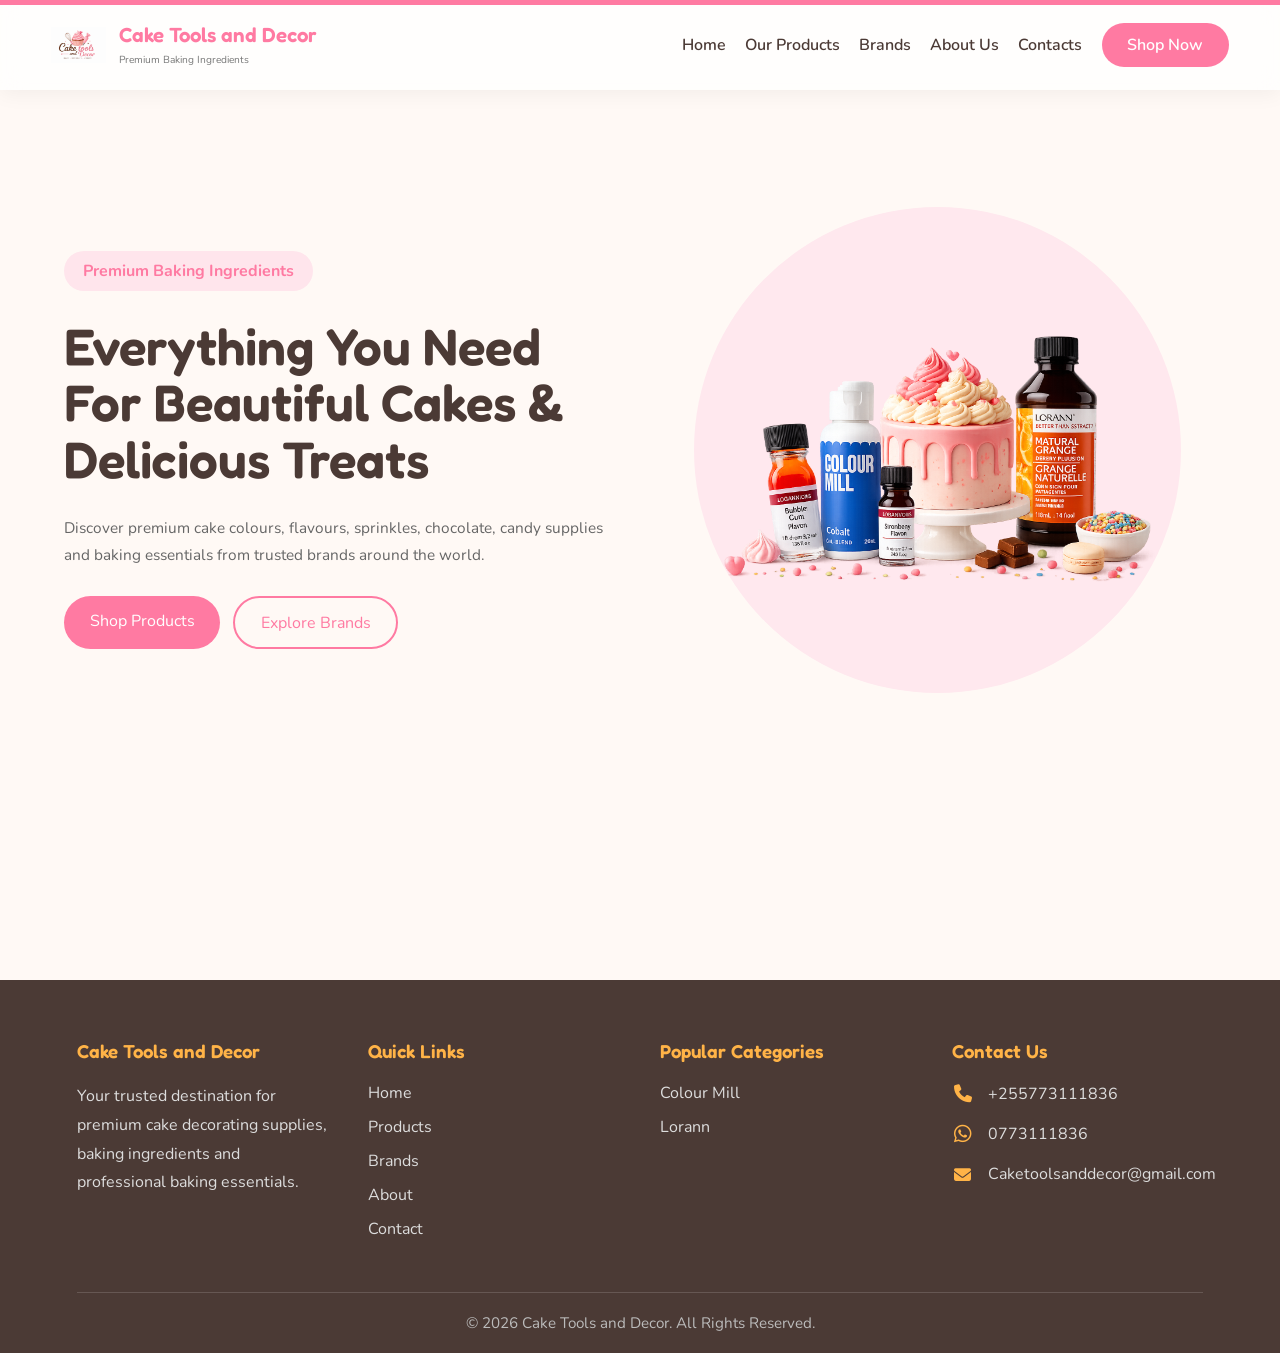
==== index.html @ 558635fa "Update index.html" ====
<!doctype html>
<html lang="en">

<head>
  <meta charset="UTF-8" />
  <meta name="viewport" content="width=device-width, initial-scale=1.0" />
  <title>Cake Tools and Decor</title>
  <link rel="icon" type="image/png" href="images/Logo1.png">
  <link rel="stylesheet" href="css/styles.css" />
  <link rel="stylesheet" href="https://cdnjs.cloudflare.com/ajax/libs/font-awesome/6.5.0/css/all.min.css" />
</head>

<body>
  <nav>

    <a href="index.html" class="logo">

      <img src="images/Logo1.png" alt="SweetBake">


      <div>

        <h2>
          Cake Tools and Decor
        </h2>

        <span>
          Premium Baking Ingredients
        </span>

      </div>

    </a>



    <div class="menu-toggle" id="menu-toggle">

      <i class="fas fa-bars"></i>

    </div>



    <div class="nav-links" id="nav-links">


      <div class="mobile-close" id="mobile-close">

        <i class="fas fa-times"></i>

      </div>


     <a href="index.html">
                Home
            </a>


            <a href="products.html">
                Our Products
            </a>


            <a href="brands.html">
                Brands
            </a>





            <a href="about.html">
                About Us
            </a>


            <a href="contact.html">
                Contacts
            </a>


      <a href="products.html" class="shop-btn">
        Shop Now
      </a>


    </div>


  </nav>


  <div class="menu-overlay" id="menu-overlay"></div>


  <section class="hero">
    <div class="hero-left">
      <span class="hero-tag"> Premium Baking Ingredients </span>

      <h1>Everything You Need For Beautiful Cakes & Delicious Treats</h1>

      <p>
        Discover premium cake colours, flavours, sprinkles, chocolate, candy supplies and baking essentials from trusted brands around
        the world.
      </p>

      <div class="hero-buttons">
        <a href="products.html"> Shop Products </a>

        <a href="brands.html"> Explore Brands </a>
      </div>
    </div>

    <div class="hero-right">
      <div class="hero-circle"></div>

      <img src="images/Cake_hero.png" alt="Cake Ingredients" />
    </div>
  </section>
  <footer class="footer">

    <div class="footer-container">

      <div class="footer-column">

        <h3>Cake Tools and Decor</h3>

        <p>
          Your trusted destination for premium cake decorating supplies, baking ingredients and professional baking essentials.
        </p>

      </div>

      <div class="footer-column">

        <h3>Quick Links</h3>

        <a href="index.html">Home</a>
        <a href="products.html">Products</a>
        <a href="brands.html">Brands</a>
        <a href="about.html">About</a>
        <a href="contact.html">Contact</a>

      </div>

      <div class="footer-column">

        <h3>Popular Categories</h3>

        <a href="products.html?category=colour-mill">Colour Mill</a>
        <a href="products.html?category=Lorann">Lorann</a>


      </div>

       <div class="footer-column footer-contact">
                <h3>Contact Us</h3>


                <a href="tel:+255773111836" class="contact-item">
                    <i class="fa-solid fa-phone"></i>
                    <span>+255773111836</span>
                </a>

                <a href="https://wa.me/255773111836" target="_blank" rel="noopener noreferrer" class="contact-item">
                    <i class="fa-brands fa-whatsapp"></i>
                    <span>0773111836</span>
                </a>

                <a href="mailto:Caketoolsanddecor@gmail.com" class="contact-item">
                    <i class="fa-solid fa-envelope"></i>
                    <span>Caketoolsanddecor@gmail.com</span>
                </a>


            </div>

    </div>

    <div class="footer-bottom">

      © 2026 Cake Tools and Decor. All Rights Reserved.

    </div>

  </footer>
  <script src="js/navbar.js"></script>
</body>

</html>
---- css/styles.css ----
@import url("https://fonts.googleapis.com/css2?family=Fredoka:wght@400;500;600;700&family=Nunito:wght@300;400;500;600;700&display=swap");
:root {
  --primary: #ff7aa2;
  --secondary: #ffb347;
  --accent: #7c4a2d;

  --background: #fff9f5;
  --card: #ffffff;

  --text: #4b3a35;

  --shadow: 0 12px 35px rgba(0, 0, 0, 0.08);
}
* {
  margin: 0;
  padding: 0;
  box-sizing: border-box;
}

html {
  scroll-behavior: smooth;
}

body {
  background: var(--background);

  color: var(--text);

  font-family: "Nunito", "Segoe UI", sans-serif;

  overflow-x: hidden;
}
h1,
h2,
h3,
h4,
h5,
h6 {
  font-family: "Fredoka", "Segoe UI", sans-serif;
  font-weight: 600;
}

img {
  max-width: 100%;
  display: block;
}

a {
  text-decoration: none;
}
nav {
  width: 100%;

  height: 10vh;

  padding: 0 6vw;

  display: flex;

  justify-content: space-between;

  align-items: center;

  position: fixed;

  top: 0;

  left: 0;

  z-index: 999;

  background: rgba(255, 255, 255, 0.75);

  backdrop-filter: blur(12px);

  box-shadow: 0 4px 20px rgba(0, 0, 0, 0.05);
}
.nav-links {
  display: flex;

  align-items: center;

  gap: 2vw;
}

.nav-links a {
  color: var(--text);

  font-weight: 600;

  transition: 0.3s;
}

.nav-links a:hover {
  color: var(--primary);
}
.logo {
  display: flex;

  align-items: center;

  gap: 1vw;

  color: var(--text);
}

.logo img {
  width: 4vw;

  min-width: 55px;
}

.logo h2 {
  color: var(--primary);

  font-size: 1.6vw;
}

.logo span {
  font-size: 0.8vw;

  color: #777;
}
.shop-btn {
  padding: 1.2vh 2vw;

  background: var(--primary);

  color: white !important;

  border-radius: 50px;

  transition: 0.4s;
}

.shop-btn:hover {
  transform: translateY(-3px);

  background: var(--secondary);
}
.hero {
  width: 100%;

  min-height: 100vh;

  padding: 12vh 6vw;

  display: grid;

  grid-template-columns: 1fr 1fr;

  align-items: center;

  gap: 4vw;
}
.hero-left {
  display: flex;

  flex-direction: column;

  gap: 3vh;
}
.hero-left h1 {
  
    font-size:clamp(2.5rem,4vw,5rem);

  line-height: 1.1;
}

.hero-tag {
  width: fit-content;

  padding: 1vh 1.5vw;

  background: #ffe5ec;

  color: var(--primary);

  border-radius: 50px;

  font-weight: 700;
}
.hero-left p {
  font-size: 1.15vw;

  line-height: 1.8;

  color: #666;
}
.hero-buttons {
  display: flex;

  gap: 1vw;
}
.hero-buttons a:first-child {
  padding: 1.5vh 2vw;

  background: var(--primary);

  color: white;

  border-radius: 50px;
}
.hero-buttons a:last-child {
  padding: 1.5vh 2vw;

  border: 2px solid var(--primary);

  border-radius: 50px;

  color: var(--primary);
}
.hero-right {
  position: relative;

  display: flex;

  justify-content: center;

  align-items: center;
}
.hero-circle {
  position: absolute;

  width: 35vw;

  height: 35vw;

  background: #ffe8ee;

  border-radius: 50%;

  z-index: -1;
}
.hero-right img {
  width: 33vw;

 display: block;
}

/* ===========================
   FOOTER
=========================== */

.footer{

  margin-top:80px;
  
  background:#4b3a35;
  
  color:white;
  
  padding:60px 6vw 20px;
  
  }
  
  
  
  .footer-container{
  
  display:grid;
  
  grid-template-columns:repeat(auto-fit,minmax(220px,1fr));
  
  gap:40px;
  
  }
  
  
  
  .footer-column h3{
  
  margin-bottom:20px;
  
  color:var(--secondary);
  
  }
  
  
  
  .footer-column p{
  
  line-height:1.8;
  
  color:#ddd;
  
  }
  
  
  
  .footer-column a{
  
  display:block;
  
  margin-bottom:12px;
  
  color:#ddd;
  
  transition:.3s;
  
  }
  
  
  
  .footer-column a:hover{
  
  color:var(--primary);
  
  padding-left:6px;
  
  }
  
  
  
  .footer-bottom{
  
  margin-top:40px;
  
  padding-top:20px;
  
  text-align:center;
  
  border-top:1px solid rgba(255,255,255,.15);
  
  color:#bbb;
  
  font-size:.95rem;
  
  }
  /* =========================================================
   FOOTER CONTACT DETAILS
========================================================= */

.footer-contact .contact-item {
  display: flex;
  align-items: center;
  gap: 14px;
  margin-bottom: 16px;
  color: #ddd;
  transition: all 0.3s ease;
  padding-left: 0;
}

.footer-contact .contact-item i {
  width: 22px;
  min-width: 22px;
  text-align: center;
  font-size: 18px;
  color: var(--secondary);
  transition: all 0.3s ease;
}

.footer-contact .contact-item span {
  line-height: 1.5;
}

.footer-contact .contact-item:hover {
  color: var(--primary);
  padding-left: 5px;
}

.footer-contact .contact-item:hover i {
  color: var(--primary);
  transform: scale(1.15);
}

/* WhatsApp */
.footer-contact .contact-item:nth-of-type(2) i {
  font-size: 20px;
}

/* Email */
.footer-contact .contact-item:nth-of-type(3) i {
  font-size: 17px;
}


.mobile-close{

  display:none;
  
  }
  
  
  .menu-toggle{
  
  display:none;
  
  }

  .menu-overlay{


    position:fixed;
    
    top:0;
    
    left:0;
    
    width:100%;
    
    height:100%;
    
    
    background:rgba(0,0,0,.35);
    
    
    opacity:0;
    
    visibility:hidden;
    
    
    transition:.3s;
    
    
    z-index:998;
    
    
    }
    
    
    
    .menu-overlay.active{
    
    
    opacity:1;
    
    visibility:visible;
    
    
    }

/* ===========================
   LARGE DESKTOP SCREENS
=========================== */

@media(min-width:1600px){


  nav{
  
  padding:0 8vw;
  
  }
  
  
  
  .hero,
  .products-hero,
  .brands-hero,
  .about-hero,
  .contact-hero{
  
  
  padding-left:10vw;
  
  padding-right:10vw;
  
  
  }
  
  
  .hero-left h1,
  .products-hero h1,
  .brands-hero h1,
  .about-content h1,
  .contact-hero h1{
  
  
  font-size:3.5vw;
  
  
  }
  
  
  
  }

  /* ===========================
   LAPTOPS
=========================== */

@media(min-width:1024px)
and
(max-width:1366px){


nav{

padding:0 4vw;

}



.nav-links{

gap:1.5vw;

}



.hero-left h1,
.products-hero h1,
.brands-hero h1,
.about-content h1,
.contact-hero h1{


font-size:4.5vw;


}



.hero-left p,
.products-hero p,
.brands-hero p,
.about-content p,
.contact-hero p{


font-size:1.4vw;


}


}
/* ===========================
   TABLETS LANDSCAPE
=========================== */


@media(min-width:768px)
and
(max-width:1024px){



nav{

height:80px;

padding:0 4vw;

}



.nav-links{

gap:1vw;

}



.nav-links a{

font-size:14px;

}
.hero{

  grid-template-columns:1fr 1fr;

  text-align:left;

}


.hero-right img{

  width:45vw;

}


.hero-circle{

  width:40vw;

  height:40vw;

}
.products-hero,
.brands-hero,
.about-hero,
.contact-hero,
.story-section,
.contact-section{


grid-template-columns:1fr;

text-align:center;


}



.hero-right img,
.products-image img,
.brands-image img,
.about-image img,
.contact-image img{


width:55vw;


}



.hero-left,
.about-content{


align-items:center;


}



.product-grid,
.brand-grid{


grid-template-columns:

repeat(2,1fr);


}


}

/* ===========================
   TABLETS PORTRAIT
=========================== */


@media(min-width:600px)
and
(max-width:768px){



nav{


height:75px;

}



.logo h2{

font-size:22px;

}



.logo span{

font-size:12px;

}



.nav-links{


display:none;


}



.menu-toggle{


display:block;


}
.hero{

  display:flex;

  flex-direction:column-reverse;

  padding-top:120px;

}

.hero-right img{

  width:75vw;

}


.hero-circle{

  width:75vw;

  height:75vw;

}


.hero-right{

  margin-bottom:5vh;

}



.hero-left h1,
.products-hero h1,
.brands-hero h1,
.about-content h1,
.contact-hero h1{


font-size:8vw;


}



.hero-left p,
.products-hero p,
.brands-hero p,
.about-content p,
.contact-hero p{


font-size:2.5vw;


}



.product-grid,
.brand-grid{


grid-template-columns:1fr 1fr;


}


}

/* ===========================
   LARGE PHONES
=========================== */


@media(max-width:600px){



  nav{
  
  
  height:75px;
  
  padding:0 5vw;
  
  
  }
  
  
  
  .logo img{
  
  
  width:50px;
  
  
  }
  
  
  
  .logo h2{
  
  
  font-size:20px;
  
  
  }
  
  
  
  .logo span{
  
  
  font-size:11px;
  
  
  }
  
  
  
  
  .menu-toggle{

    display:none;
    
    font-size:28px;
    
    cursor:pointer;
    
    color:var(--accent);
    
    }
    
    
    
    /* Mobile drawer */
    
    .nav-links{
    
    
    display:flex;
    
    align-items:center;
    
    gap:2vw;
    
    
    }
    
    
    
    
    .mobile-close{
    
    display:none;
    
    }
    
    
    
    
    .menu-overlay{
    
    position:fixed;
    
    inset:0;
    
    background:rgba(0,0,0,0.25);
    
    opacity:0;
    
    visibility:hidden;
    
    transition:.35s;
    
    z-index:998;
    
    }
    
    
    
    
    .menu-overlay.active{
    
    opacity:1;
    
    visibility:visible;
    
    }
  
  
  
  .hero,
  .products-hero,
  .brands-hero,
  .about-hero,
  .contact-hero{
  
  
  padding-top:120px;
  
  
  }
  
  
  
  .hero-left h1,
  .products-hero h1,
  .brands-hero h1,
  .about-content h1,
  .contact-hero h1{
  
  
  font-size:11vw;
  
  
  }
  
  
  
  .hero-left p,
  .products-hero p,
  .brands-hero p,
  .about-content p,
  .contact-hero p{
  
  
  font-size:4vw;
  
  
  }
  
  
  
  .hero-buttons{
  
  
  flex-direction:column;
  
  
  }
  
  
  
  .hero-buttons a{
  
  
  text-align:center;
  
  
  }
  
  
  
  .product-grid,
  .brand-grid{
  
  
  grid-template-columns:1fr;
  
  
  }
  
  
  
  .filters button{
  
  
  font-size:14px;
  
  
  }
  
  
  
  .product-card,
  .brand-card{
  
  
  padding:6vw;
  
  
  }


  .footer-contact .contact-item {
    justify-content: center;
    padding-left: 0;
}

.footer-contact .contact-item:hover {
    padding-left: 0;
}

  
  
  
  }

  /* ===========================
   SMALL PHONES
=========================== */


@media(max-width:390px){



  .logo h2{
  
  font-size:18px;
  
  }
  
  
  
  .logo span{
  
  display:none;
  
  }
  
  
  
  .hero-left h1,
  .products-hero h1,
  .brands-hero h1,
  .about-content h1,
  .contact-hero h1{
  
  
  font-size:12vw;
  
  
  }
  
  
  
  .hero-left p,
  .products-hero p,
  .brands-hero p,
  .about-content p,
  .contact-hero p{
  
  
  font-size:4.5vw;
  
  
  }
  
  
  
  .shop-btn{
  
  padding:10px 20px;
  
  }
  
  
  
  .product-image-container{
  
  
  height:200px;
  
  
  }
  
  
  
  .contact-info,
  .contact-form{
  
  
  padding:8vw;
  
  
  }
  
  
  }
  .menu-toggle{

    display:none;
    
    font-size:28px;
    
    cursor:pointer;
    
    color:var(--accent);
    
    }
    
    
    
    /* Mobile drawer */
    
    .nav-links{
    
    
    display:flex;
    
    align-items:center;
    
    gap:2vw;
    
    
    }
    
    
    
    
    .mobile-close{
    
    display:none;
    
    }
    
    
    
    
    .menu-overlay{
    
    position:fixed;
    
    inset:0;
    
    background:rgba(0,0,0,0.25);
    
    opacity:0;
    
    visibility:hidden;
    
    transition:.35s;
    
    z-index:998;
    
    }
    
    
    
    
    .menu-overlay.active{
    
    opacity:1;
    
    visibility:visible;
    
    }

  @media(max-width:900px){


    .menu-toggle{

      display:block;
      
      }
      
      
      
      
      
      .nav-links{
      
      
      position:fixed;
      
      
      top:75px;
      
      right:-420px;
      
      
      width:350px;
      
      
      max-width:90%;
      
      
      background:white;
      
      
      border-radius:0 0 0 30px;
      
      
      padding:35px;
      
      
      display:flex;
      
      
      flex-direction:column;
      
      
      align-items:flex-start;
      
      
      gap:25px;
      
      
      box-shadow:
      -10px 15px 40px rgba(0,0,0,.12);
      
      
      
      transition:
      right .45s cubic-bezier(.4,0,.2,1);
      
      
      
      z-index:999;
      
      
      }
      
      
      
      
      
      .nav-links.active{
      
      
      right:0;
      
      
      }
      
      
      
      
      
      .mobile-close{
      
      
      display:flex;
      
      
      position:absolute;
      
      
      right:25px;
      
      
      top:20px;
      
      
      font-size:25px;
      
      
      color:var(--accent);
      
      
      cursor:pointer;
      
      
      }
      
      
      
      
      .nav-links a{
      
      
      font-size:1.1rem;
      
      
      font-weight:600;
      
      
      color:var(--text);
      
      
      }
      
      
      
      
      .nav-links .shop-btn{
      
      
      margin-top:10px;
      
      
      padding:12px 30px;
      
      
      }
      
      
      
      }
    
      .nav-links::before{

        content:"";
        
        position:absolute;
        
        top:0;
        
        left:0;
        
        width:100%;
        
        height:5px;
        
        background:var(--primary);
        
        }

        /* =========================================================
   RESPONSIVE OVERRIDES
   Keep existing desktop styles unchanged
========================================================= */


/* =========================================================
   SMALL COMPUTERS / LAPTOPS
   901px - 1366px
========================================================= */

@media (min-width: 901px) and (max-width: 1366px) {

  nav {
      padding: 0 4vw;
  }

  .nav-links {
      gap: 1.5vw;
  }

  .logo h2 {
      font-size: 1.6vw;
  }

  .logo span {
      font-size: 0.8vw;
  }

  /* Keep hero side-by-side */
  .hero {
      grid-template-columns: 1fr 1fr;
      padding: 12vh 5vw;
      gap: 3vw;
  }

  .hero-left h1 {
      font-size: clamp(2.5rem, 4vw, 4.5rem);
  }

  .hero-left p {
      font-size: 1.2vw;
  }

  .hero-right img {
      width: 35vw;
  }

  .hero-circle {
      width: 38vw;
      height: 38vw;
  }
}


/* =========================================================
 TABLETS
 601px - 900px
========================================================= */

@media (min-width: 601px) and (max-width: 900px) {

  nav {
      height: 75px;
      padding: 0 4vw;
  }

  .logo img {
      width: 55px;
  }

  .logo h2 {
      font-size: 22px;
  }

  .logo span {
      font-size: 12px;
  }


  /* -------------------------
     HERO
  ------------------------- */

  .hero {
      min-height: auto;

      padding-top: 120px;
      padding-bottom: 80px;

      display: grid;

      grid-template-columns: 1fr 1fr;

      align-items: center;

      gap: 3vw;

      text-align: left;
  }


  .hero-left {
      align-items: flex-start;
  }


  .hero-left h1 {
      font-size: clamp(2.3rem, 5vw, 3.5rem);
      line-height: 1.1;
  }


  .hero-left p {
      font-size: 16px;
      line-height: 1.7;
  }


  .hero-buttons {
      flex-direction: row;
      flex-wrap: wrap;
  }


  .hero-buttons a {
      text-align: center;
      white-space: nowrap;
  }


  /* -------------------------
     HERO IMAGE
  ------------------------- */

  .hero-right {
      display: flex;

      justify-content: center;

      align-items: center;
  }


  .hero-right img {
      width: 42vw;
      max-width: 400px;
  }


  .hero-circle {
      width: 45vw;
      height: 45vw;

      max-width: 430px;
      max-height: 430px;
  }


  /* -------------------------
     FOOTER
  ------------------------- */

  .footer {
      padding: 50px 5vw 20px;
  }

  .footer-container {
      grid-template-columns: repeat(2, 1fr);
      gap: 35px;
  }
}


/* =========================================================
 MOBILE DEVICES
 600px AND BELOW
========================================================= */

@media (max-width: 600px) {

  /* -------------------------
     NAVIGATION
  ------------------------- */

  nav {
      height: 75px;
      padding: 0 5vw;
  }


  .logo {
      gap: 10px;
  }


  .logo img {
      width: 50px;
      min-width: 50px;
  }


  .logo h2 {
      font-size: 20px;
      line-height: 1.1;
  }


  .logo span {
      font-size: 11px;
  }


  /* -------------------------
     HERO
     Image ABOVE text
  ------------------------- */

  .hero {

      min-height: auto;

      padding: 105px 6vw 60px;

      display: flex;

      flex-direction: column;

      align-items: center;

      justify-content: center;

      gap: 30px;

      text-align: center;
  }


  /* Image comes first */
  .hero-right {
      order: 1;

      width: 100%;

      display: flex;

      justify-content: center;

      align-items: center;

      margin: 0;
  }


  /* Text comes second */
  .hero-left {
      order: 2;

      width: 100%;

      display: flex;

      flex-direction: column;

      align-items: center;

      text-align: center;

      gap: 20px;
  }


  /* -------------------------
     REMOVE PINK CIRCLE
  ------------------------- */

  .hero-circle {
      display: none;
  }


  /* -------------------------
     HERO IMAGE
  ------------------------- */

  .hero-right img {
      width: 78vw;

      max-width: 360px;

      height: auto;

      margin: 0 auto;
  }


  /* -------------------------
     HERO HEADING
  ------------------------- */

  .hero-left h1 {
      width: 100%;

      font-size: clamp(2.2rem, 10vw, 3.2rem);

      line-height: 1.1;

      text-align: center;
  }


  /* -------------------------
     HERO PARAGRAPH
  ------------------------- */

  .hero-left p {
      width: 100%;

      max-width: 500px;

      font-size: 16px;

      line-height: 1.7;

      text-align: center;
  }


  /* -------------------------
     HERO BUTTONS
  ------------------------- */

  .hero-buttons {

      width: 100%;

      display: flex;

      flex-direction: column;

      align-items: center;

      gap: 12px;
  }


  .hero-buttons a {

      width: min(100%, 300px);

      padding: 14px 25px;

      text-align: center;

      border-radius: 50px;
  }


  /* -------------------------
     FOOTER
  ------------------------- */

  .footer {
      margin-top: 50px;

      padding: 45px 6vw 20px;
  }


  .footer-container {
      grid-template-columns: 1fr;

      gap: 35px;
  }


  .footer-column {
      text-align: center;
  }


  .footer-column h3 {
      margin-bottom: 15px;
  }


  .footer-column a {
      margin-bottom: 10px;
  }


  .footer-bottom {
      margin-top: 30px;

      font-size: 0.85rem;

      line-height: 1.6;
  }
}


/* =========================================================
 SMALL PHONES
 390px AND BELOW
========================================================= */

@media (max-width: 390px) {

  .logo h2 {
      font-size: 18px;
  }


  .logo span {
      display: none;
  }


  .hero {
      padding-left: 5vw;
      padding-right: 5vw;

      padding-top: 100px;

      gap: 25px;
  }


  .hero-right img {
      width: 82vw;

      max-width: 320px;
  }


  .hero-left h1 {
      font-size: 11vw;
  }


  .hero-left p {
      font-size: 15px;

      line-height: 1.65;
  }


  .hero-buttons a {
      width: 100%;

      max-width: 280px;

      padding: 13px 20px;
  }
}
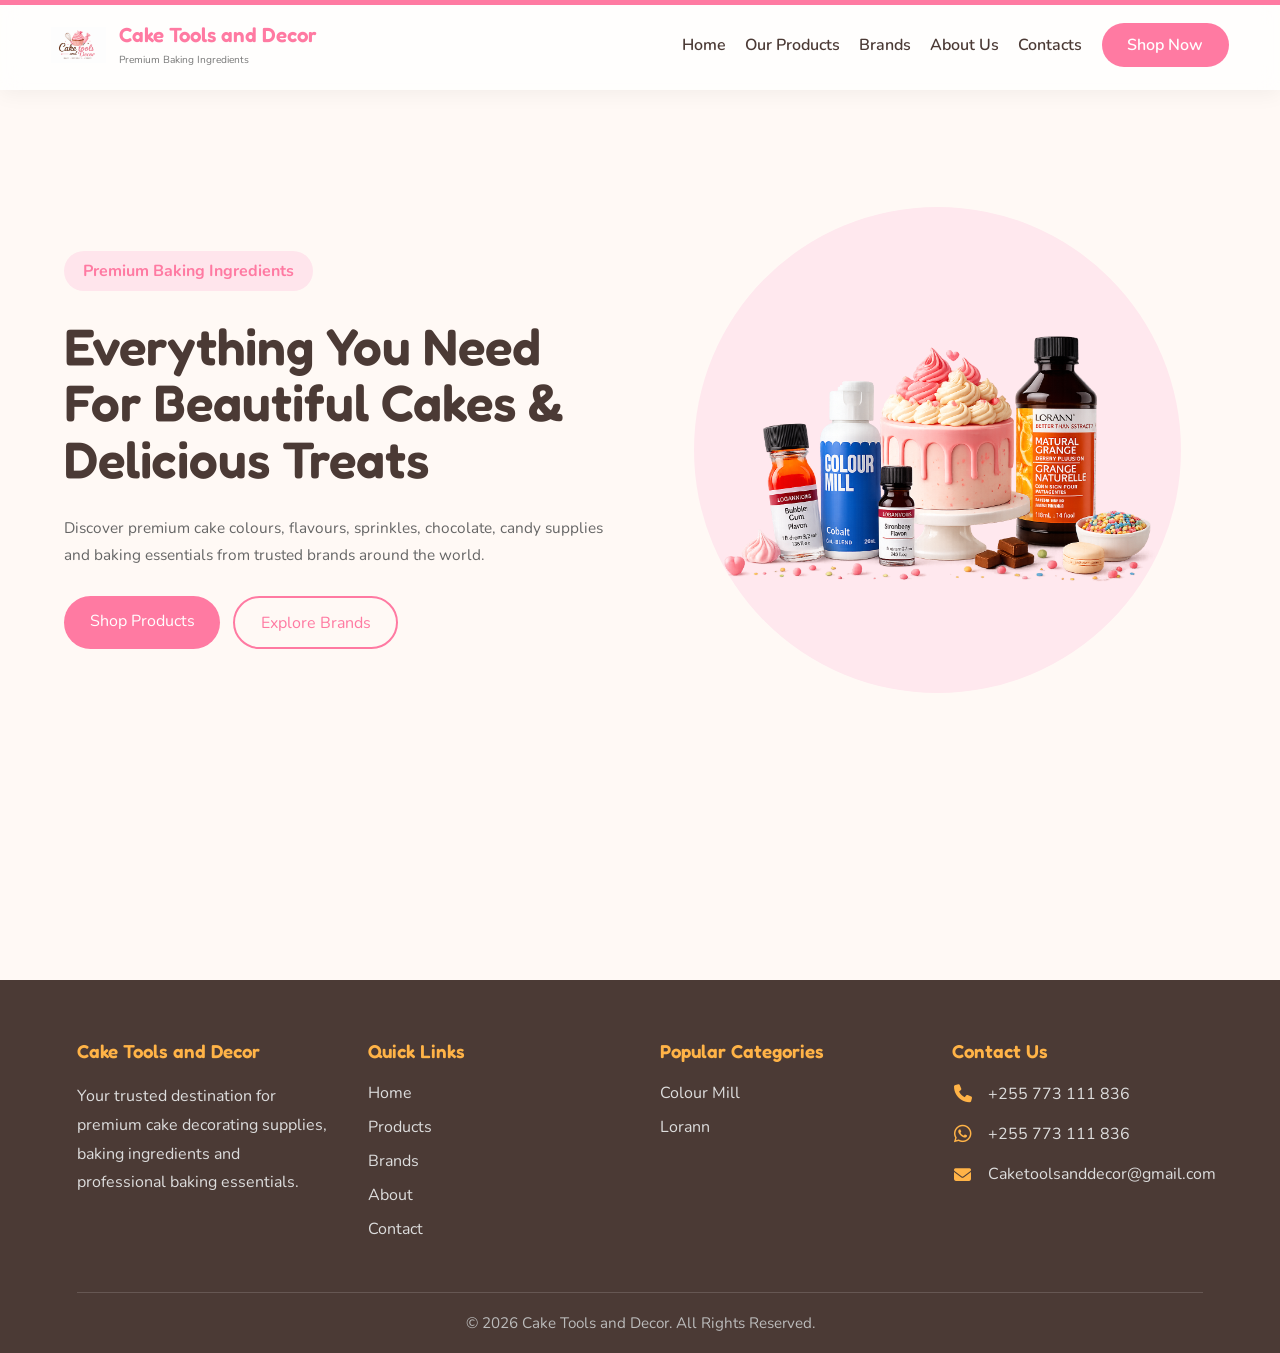
==== commit 873785cb: "Update index.html" ====
--- a/index.html
+++ b/index.html
@@ -2,20 +2,109 @@
 <html lang="en">
 
 <head>
-  <meta charset="UTF-8" />
-  <meta name="viewport" content="width=device-width, initial-scale=1.0" />
-  <title>Cake Tools and Decor</title>
-  <link rel="icon" type="image/png" href="images/Logo1.png">
-  <link rel="stylesheet" href="css/styles.css" />
-  <link rel="stylesheet" href="https://cdnjs.cloudflare.com/ajax/libs/font-awesome/6.5.0/css/all.min.css" />
+
+  <!-- Basic Page Information -->
+
+  <meta charset="UTF-8">
+
+<meta
+name="viewport"
+content="width=device-width, initial-scale=1.0"
+
+>
+
+  <title>
+    Cake Tools and Decor | Cake Decorating Supplies in Tanzania
+  </title>
+
+<meta
+name="description"
+content="Cake Tools and Decor offers cake decorating tools, baking ingredients, food colours, flavours, sprinkles and baking essentials in Dar es Salaam, Tanzania."
+
+>
+
+  <!-- Search Engine Instructions -->
+
+<meta
+name="robots"
+content="index, follow"
+
+>
+
+  <!-- Canonical URL -->
+
+  <link
+    rel="canonical"
+    href="https://YOUR-DOMAIN.com/"
+  >
+
+  <!-- Favicon -->
+
+  <link
+    rel="icon"
+    type="image/png"
+    href="images/Logo1.png"
+  >
+
+  <!-- Stylesheets -->
+
+  <link
+    rel="stylesheet"
+    href="css/styles.css"
+  >
+
+  <link
+    rel="stylesheet"
+    href="https://cdnjs.cloudflare.com/ajax/libs/font-awesome/6.5.0/css/all.min.css"
+  >
+
+  <!-- Open Graph / Social Sharing -->
+
+<meta
+property="og:type"
+content="website"
+
+>
+
+<meta
+property="og:title"
+content="Cake Tools and Decor | Cake Decorating Supplies in Tanzania"
+
+>
+
+<meta
+property="og:description"
+content="Discover cake decorating tools, baking ingredients, food colours, flavours, sprinkles and baking essentials from Cake Tools and Decor."
+
+>
+
+<meta
+property="og:image"
+content="https://YOUR-DOMAIN.com/images/Cake_hero.png"
+
+>
+
+<meta
+property="og:url"
+content="https://YOUR-DOMAIN.com/"
+
+>
+
+<meta
+property="og:site_name"
+content="Cake Tools and Decor"
+
+>
+
 </head>
+
 
 <body>
   <nav>
 
     <a href="index.html" class="logo">
 
-      <img src="images/Logo1.png" alt="SweetBake">
+      <img src="images/Logo1.png" alt="Cake Tools and Decor logo">
 
 
       <div>
@@ -115,7 +204,7 @@
     <div class="hero-right">
       <div class="hero-circle"></div>
 
-      <img src="images/Cake_hero.png" alt="Cake Ingredients" />
+      <img src="images/Cake_hero.png" alt="Cake decorating supplies and baking ingredients" />
     </div>
   </section>
   <footer class="footer">
@@ -158,15 +247,20 @@
                 <h3>Contact Us</h3>
 
 
-                <a href="tel:+255773111836" class="contact-item">
-                    <i class="fa-solid fa-phone"></i>
-                    <span>+255773111836</span>
-                </a>
-
-                <a href="https://wa.me/255773111836" target="_blank" rel="noopener noreferrer" class="contact-item">
-                    <i class="fa-brands fa-whatsapp"></i>
-                    <span>0773111836</span>
-                </a>
+               <a href="tel:+255773111836" class="contact-item">
+  <i class="fa-solid fa-phone"></i>
+  <span>+255 773 111 836</span>
+</a>
+
+                <a
+  href="https://wa.me/255773111836"
+  target="_blank"
+  rel="noopener noreferrer"
+  class="contact-item"
+>
+  <i class="fa-brands fa-whatsapp"></i>
+  <span>+255 773 111 836</span>
+</a>
 
                 <a href="mailto:Caketoolsanddecor@gmail.com" class="contact-item">
                     <i class="fa-solid fa-envelope"></i>
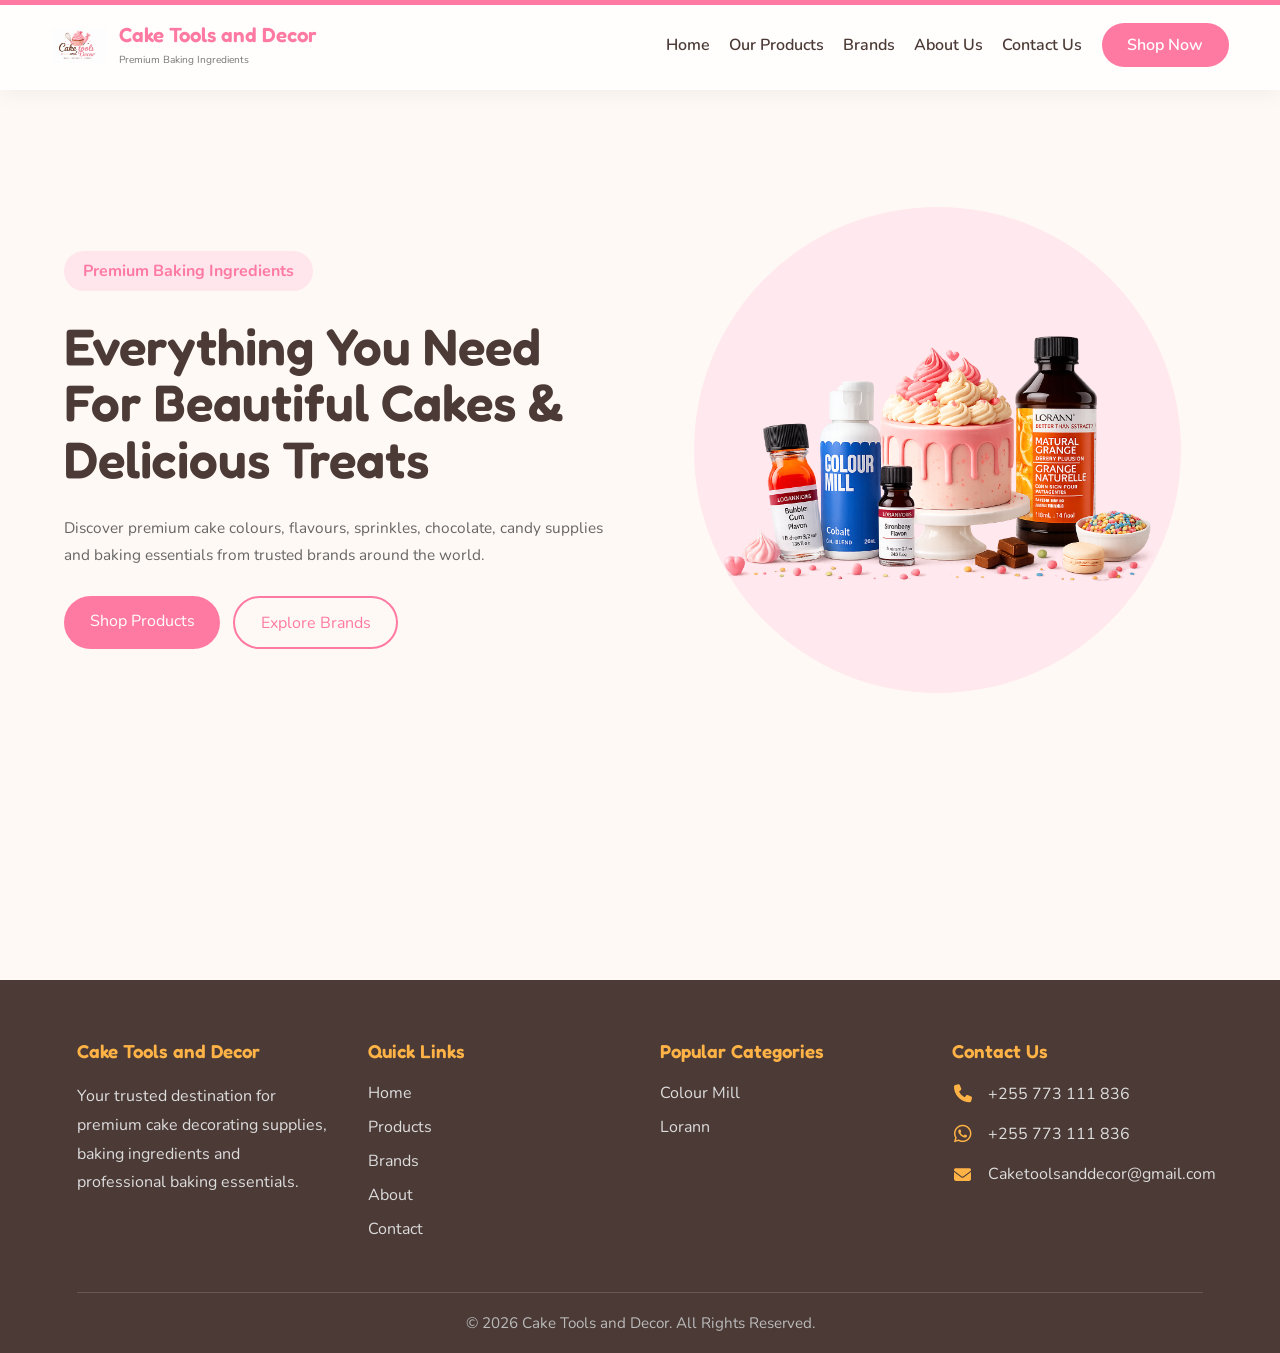
==== commit 61e4f344: "Update index.html" ====
--- a/index.html
+++ b/index.html
@@ -165,7 +165,7 @@
 
 
             <a href="contact.html">
-                Contacts
+                Contact Us
             </a>
 
 
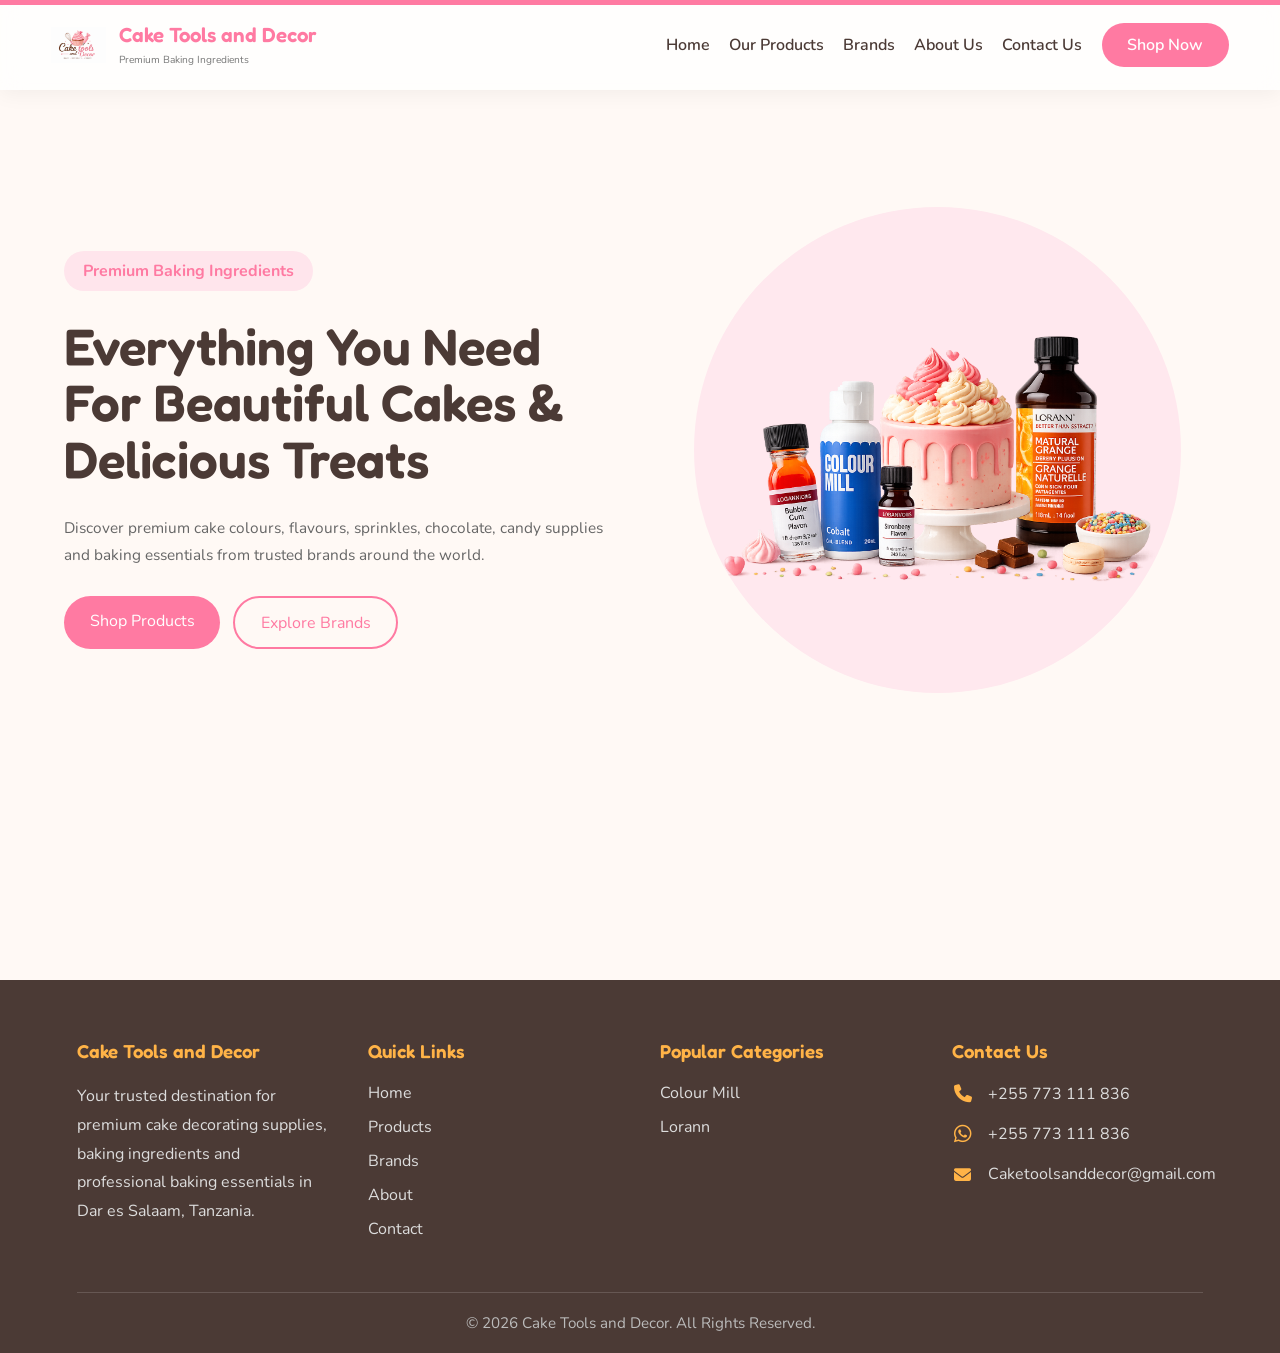
==== commit bed64c92: "Update index.html" ====
--- a/index.html
+++ b/index.html
@@ -216,8 +216,9 @@
         <h3>Cake Tools and Decor</h3>
 
         <p>
-          Your trusted destination for premium cake decorating supplies, baking ingredients and professional baking essentials.
-        </p>
+  Your trusted destination for premium cake decorating supplies,
+  baking ingredients and professional baking essentials in Dar es Salaam, Tanzania.
+</p>
 
       </div>
 
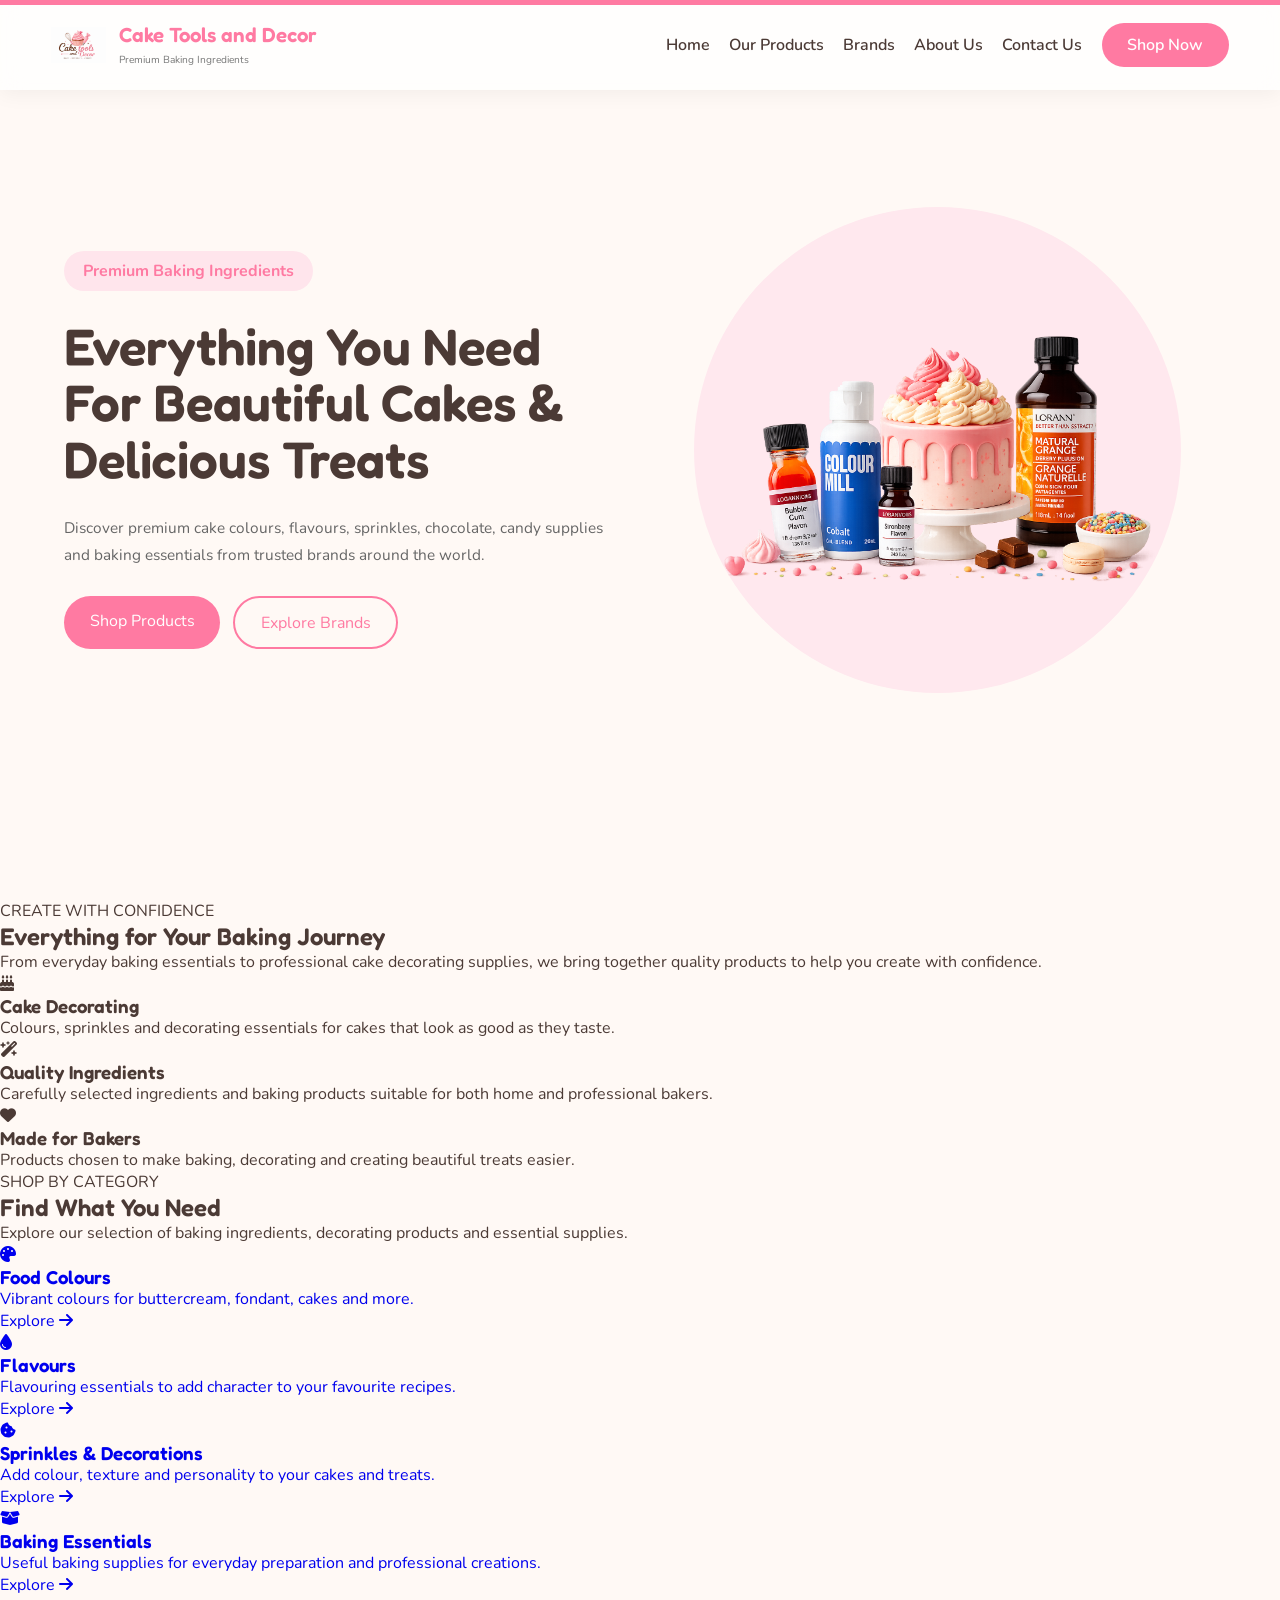
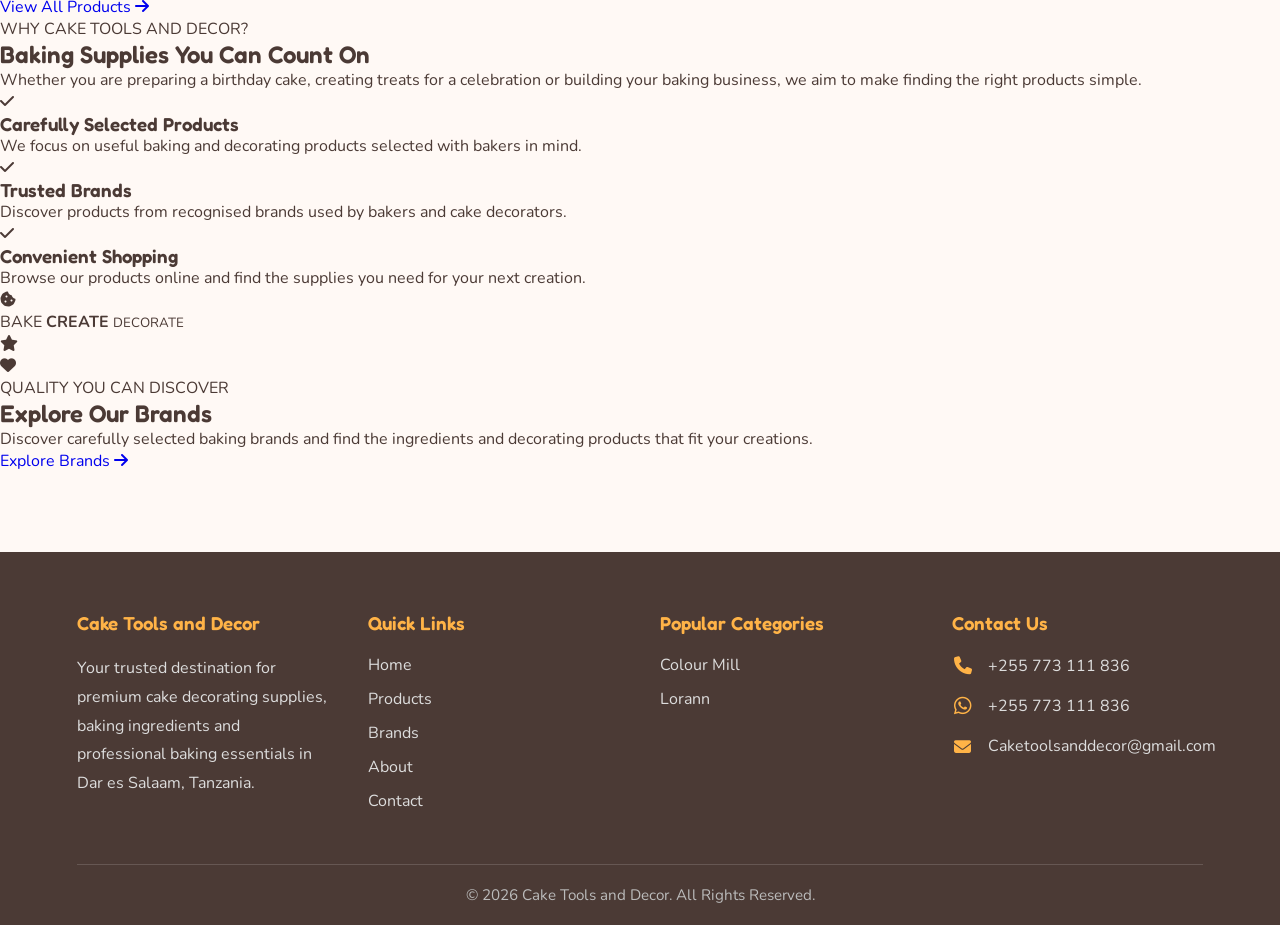
==== commit c7d798e5: "Update index.html" ====
--- a/index.html
+++ b/index.html
@@ -7,105 +7,59 @@
 
   <meta charset="UTF-8">
 
-<meta
-name="viewport"
-content="width=device-width, initial-scale=1.0"
-
->
+  <meta name="viewport" content="width=device-width, initial-scale=1.0">
 
   <title>
     Cake Tools and Decor | Cake Decorating Supplies in Tanzania
   </title>
 
-<meta
-name="description"
-content="Cake Tools and Decor offers cake decorating tools, baking ingredients, food colours, flavours, sprinkles and baking essentials in Dar es Salaam, Tanzania."
-
->
+  <meta name="description" content="Cake Tools and Decor offers cake decorating tools, baking ingredients, food colours, flavours, sprinkles and baking essentials in Dar es Salaam, Tanzania.">
 
   <!-- Search Engine Instructions -->
 
-<meta
-name="robots"
-content="index, follow"
-
->
+  <meta name="robots" content="index, follow">
 
   <!-- Canonical URL -->
 
-  <link
-    rel="canonical"
-    href="https://YOUR-DOMAIN.com/"
-  >
+  <link rel="canonical" href="https://YOUR-DOMAIN.com/">
 
   <!-- Favicon -->
 
-  <link
-    rel="icon"
-    type="image/png"
-    href="images/Logo1.png"
-  >
+  <link rel="icon" type="image/png" href="images/Logo1.png">
 
   <!-- Stylesheets -->
 
-  <link
-    rel="stylesheet"
-    href="css/styles.css"
-  >
-
-  <link
-    rel="stylesheet"
-    href="https://cdnjs.cloudflare.com/ajax/libs/font-awesome/6.5.0/css/all.min.css"
-  >
+  <link rel="stylesheet" href="css/styles.css">
+
+  <!-- Homepage-specific styles -->
+  <link rel="stylesheet" href="css/index.css">
+
+  <link rel="stylesheet" href="https://cdnjs.cloudflare.com/ajax/libs/font-awesome/6.5.0/css/all.min.css">
 
   <!-- Open Graph / Social Sharing -->
 
-<meta
-property="og:type"
-content="website"
-
->
-
-<meta
-property="og:title"
-content="Cake Tools and Decor | Cake Decorating Supplies in Tanzania"
-
->
-
-<meta
-property="og:description"
-content="Discover cake decorating tools, baking ingredients, food colours, flavours, sprinkles and baking essentials from Cake Tools and Decor."
-
->
-
-<meta
-property="og:image"
-content="https://YOUR-DOMAIN.com/images/Cake_hero.png"
-
->
-
-<meta
-property="og:url"
-content="https://YOUR-DOMAIN.com/"
-
->
-
-<meta
-property="og:site_name"
-content="Cake Tools and Decor"
-
->
+  <meta property="og:type" content="website">
+
+  <meta property="og:title" content="Cake Tools and Decor | Cake Decorating Supplies in Tanzania">
+
+  <meta property="og:description" content="Discover cake decorating tools, baking ingredients, food colours, flavours, sprinkles and baking essentials from Cake Tools and Decor.">
+
+  <meta property="og:image" content="https://YOUR-DOMAIN.com/images/Cake_hero.png">
+
+  <meta property="og:url" content="https://YOUR-DOMAIN.com/">
+
+  <meta property="og:site_name" content="Cake Tools and Decor">
 
 </head>
 
 
 <body>
+
   <nav>
 
     <a href="index.html" class="logo">
 
       <img src="images/Logo1.png" alt="Cake Tools and Decor logo">
-
 
       <div>
 
@@ -122,7 +76,6 @@
     </a>
 
 
-
     <div class="menu-toggle" id="menu-toggle">
 
       <i class="fas fa-bars"></i>
@@ -130,10 +83,8 @@
     </div>
 
 
-
     <div class="nav-links" id="nav-links">
 
-
       <div class="mobile-close" id="mobile-close">
 
         <i class="fas fa-times"></i>
@@ -141,41 +92,31 @@
       </div>
 
 
-     <a href="index.html">
-                Home
-            </a>
-
-
-            <a href="products.html">
-                Our Products
-            </a>
-
-
-            <a href="brands.html">
-                Brands
-            </a>
-
-
-
-
-
-            <a href="about.html">
-                About Us
-            </a>
-
-
-            <a href="contact.html">
-                Contact Us
-            </a>
-
+      <a href="index.html">
+        Home
+      </a>
+
+      <a href="products.html">
+        Our Products
+      </a>
+
+      <a href="brands.html">
+        Brands
+      </a>
+
+      <a href="about.html">
+        About Us
+      </a>
+
+      <a href="contact.html">
+        Contact Us
+      </a>
 
       <a href="products.html" class="shop-btn">
         Shop Now
       </a>
 
-
-    </div>
-
+    </div>
 
   </nav>
 
@@ -184,10 +125,16 @@
 
 
   <section class="hero">
+
     <div class="hero-left">
-      <span class="hero-tag"> Premium Baking Ingredients </span>
-
-      <h1>Everything You Need For Beautiful Cakes & Delicious Treats</h1>
+
+      <span class="hero-tag">
+        Premium Baking Ingredients
+      </span>
+
+      <h1>
+        Everything You Need For Beautiful Cakes & Delicious Treats
+      </h1>
 
       <p>
         Discover premium cake colours, flavours, sprinkles, chocolate, candy supplies and baking essentials from trusted brands around
@@ -195,18 +142,423 @@
       </p>
 
       <div class="hero-buttons">
-        <a href="products.html"> Shop Products </a>
-
-        <a href="brands.html"> Explore Brands </a>
-      </div>
-    </div>
+
+        <a href="products.html">
+          Shop Products
+        </a>
+
+        <a href="brands.html">
+          Explore Brands
+        </a>
+
+      </div>
+
+    </div>
+
 
     <div class="hero-right">
+
       <div class="hero-circle"></div>
 
       <img src="images/Cake_hero.png" alt="Cake decorating supplies and baking ingredients" />
-    </div>
+
+    </div>
+
   </section>
+
+
+  <!-- =========================================================
+       HOMEPAGE CONTENT
+       ========================================================= -->
+
+
+  <!-- =========================
+       INTRODUCTION
+       ========================= -->
+
+  <section class="index-intro">
+
+    <div class="index-section-heading">
+
+      <span class="index-eyebrow">
+        CREATE WITH CONFIDENCE
+      </span>
+
+      <h2>
+        Everything for Your Baking Journey
+      </h2>
+
+      <p>
+        From everyday baking essentials to professional cake decorating supplies, we bring together quality products to help you
+        create with confidence.
+      </p>
+
+    </div>
+
+
+    <div class="index-feature-row">
+
+      <div class="index-feature">
+
+        <div class="index-feature-icon">
+          <i class="fa-solid fa-cake-candles"></i>
+        </div>
+
+        <div>
+          <h3>
+            Cake Decorating
+          </h3>
+
+          <p>
+            Colours, sprinkles and decorating essentials for cakes that look as good as they taste.
+          </p>
+        </div>
+
+      </div>
+
+
+      <div class="index-feature">
+
+        <div class="index-feature-icon">
+          <i class="fa-solid fa-wand-magic-sparkles"></i>
+        </div>
+
+        <div>
+          <h3>
+            Quality Ingredients
+          </h3>
+
+          <p>
+            Carefully selected ingredients and baking products suitable for both home and professional bakers.
+          </p>
+        </div>
+
+      </div>
+
+
+      <div class="index-feature">
+
+        <div class="index-feature-icon">
+          <i class="fa-solid fa-heart"></i>
+        </div>
+
+        <div>
+          <h3>
+            Made for Bakers
+          </h3>
+
+          <p>
+            Products chosen to make baking, decorating and creating beautiful treats easier.
+          </p>
+        </div>
+
+      </div>
+
+    </div>
+
+  </section>
+
+
+  <!-- =========================
+       SHOP BY CATEGORY
+       ========================= -->
+
+  <section class="index-categories">
+
+    <div class="index-section-heading">
+
+      <span class="index-eyebrow">
+        SHOP BY CATEGORY
+      </span>
+
+      <h2>
+        Find What You Need
+      </h2>
+
+      <p>
+        Explore our selection of baking ingredients, decorating products and essential supplies.
+      </p>
+
+    </div>
+
+
+    <div class="index-category-grid">
+
+
+      <a href="products.html?brand=colourmill" class="index-category-card">
+
+        <div class="index-category-icon">
+          <i class="fa-solid fa-palette"></i>
+        </div>
+
+        <div class="index-category-content">
+
+          <h3>
+            Food Colours
+          </h3>
+
+          <p>
+            Vibrant colours for buttercream, fondant, cakes and more.
+          </p>
+
+          <span class="index-category-link">
+            Explore
+            <i class="fa-solid fa-arrow-right"></i>
+          </span>
+
+        </div>
+
+      </a>
+
+
+      <a href="products.html?brand=lorann" class="index-category-card">
+
+        <div class="index-category-icon">
+          <i class="fa-solid fa-droplet"></i>
+        </div>
+
+        <div class="index-category-content">
+
+          <h3>
+            Flavours
+          </h3>
+
+          <p>
+            Flavouring essentials to add character to your favourite recipes.
+          </p>
+
+          <span class="index-category-link">
+            Explore
+            <i class="fa-solid fa-arrow-right"></i>
+          </span>
+
+        </div>
+
+      </a>
+
+
+      <a href="products.html" class="index-category-card">
+
+        <div class="index-category-icon">
+          <i class="fa-solid fa-cookie-bite"></i>
+        </div>
+
+        <div class="index-category-content">
+
+          <h3>
+            Sprinkles & Decorations
+          </h3>
+
+          <p>
+            Add colour, texture and personality to your cakes and treats.
+          </p>
+
+          <span class="index-category-link">
+            Explore
+            <i class="fa-solid fa-arrow-right"></i>
+          </span>
+
+        </div>
+
+      </a>
+
+
+      <a href="products.html" class="index-category-card">
+
+        <div class="index-category-icon">
+          <i class="fa-solid fa-box-open"></i>
+        </div>
+
+        <div class="index-category-content">
+
+          <h3>
+            Baking Essentials
+          </h3>
+
+          <p>
+            Useful baking supplies for everyday preparation and professional creations.
+          </p>
+
+          <span class="index-category-link">
+            Explore
+            <i class="fa-solid fa-arrow-right"></i>
+          </span>
+
+        </div>
+
+      </a>
+
+
+    </div>
+
+
+    <div class="index-view-all">
+
+      <a href="products.html">
+        View All Products
+        <i class="fa-solid fa-arrow-right"></i>
+      </a>
+
+    </div>
+
+  </section>
+
+
+  <!-- =========================
+       WHY CHOOSE US
+       ========================= -->
+
+  <section class="index-why">
+
+    <div class="index-why-content">
+
+      <span class="index-eyebrow">
+        WHY CAKE TOOLS AND DECOR?
+      </span>
+
+      <h2>
+        Baking Supplies You Can Count On
+      </h2>
+
+      <p>
+        Whether you are preparing a birthday cake, creating treats for a celebration or building your baking business, we aim to
+        make finding the right products simple.
+      </p>
+
+
+      <div class="index-check-list">
+
+        <div class="index-check-item">
+
+          <span class="index-check-icon">
+            <i class="fa-solid fa-check"></i>
+          </span>
+
+          <div>
+            <h3>
+              Carefully Selected Products
+            </h3>
+
+            <p>
+              We focus on useful baking and decorating products selected with bakers in mind.
+            </p>
+          </div>
+
+        </div>
+
+
+        <div class="index-check-item">
+
+          <span class="index-check-icon">
+            <i class="fa-solid fa-check"></i>
+          </span>
+
+          <div>
+            <h3>
+              Trusted Brands
+            </h3>
+
+            <p>
+              Discover products from recognised brands used by bakers and cake decorators.
+            </p>
+          </div>
+
+        </div>
+
+
+        <div class="index-check-item">
+
+          <span class="index-check-icon">
+            <i class="fa-solid fa-check"></i>
+          </span>
+
+          <div>
+            <h3>
+              Convenient Shopping
+            </h3>
+
+            <p>
+              Browse our products online and find the supplies you need for your next creation.
+            </p>
+          </div>
+
+        </div>
+
+      </div>
+
+    </div>
+
+
+    <div class="index-why-card">
+
+      <div class="index-why-card-circle"></div>
+
+      <div class="index-why-icon">
+        <i class="fa-solid fa-cookie-bite"></i>
+      </div>
+
+      <span>
+        BAKE
+      </span>
+
+      <strong>
+        CREATE
+      </strong>
+
+      <small>
+        DECORATE
+      </small>
+
+      <div class="index-why-dots">
+        <span></span>
+        <span></span>
+        <span></span>
+      </div>
+
+    </div>
+
+  </section>
+
+
+  <!-- =========================
+       BRANDS CTA
+       ========================= -->
+
+  <section class="index-brands-cta">
+
+    <div class="index-cta-decoration index-cta-decoration-one">
+      <i class="fa-solid fa-star"></i>
+    </div>
+
+    <div class="index-cta-decoration index-cta-decoration-two">
+      <i class="fa-solid fa-heart"></i>
+    </div>
+
+
+    <div class="index-cta-content">
+
+      <span class="index-eyebrow">
+        QUALITY YOU CAN DISCOVER
+      </span>
+
+      <h2>
+        Explore Our Brands
+      </h2>
+
+      <p>
+        Discover carefully selected baking brands and find the ingredients and decorating products that fit your creations.
+      </p>
+
+      <a href="brands.html" class="index-cta-button">
+        Explore Brands
+        <i class="fa-solid fa-arrow-right"></i>
+      </a>
+
+    </div>
+
+  </section>
+
+
   <footer class="footer">
 
     <div class="footer-container">
@@ -216,9 +568,9 @@
         <h3>Cake Tools and Decor</h3>
 
         <p>
-  Your trusted destination for premium cake decorating supplies,
-  baking ingredients and professional baking essentials in Dar es Salaam, Tanzania.
-</p>
+          Your trusted destination for premium cake decorating supplies, baking ingredients and professional baking essentials in Dar
+          es Salaam, Tanzania.
+        </p>
 
       </div>
 
@@ -241,35 +593,28 @@
         <a href="products.html?category=colour-mill">Colour Mill</a>
         <a href="products.html?category=Lorann">Lorann</a>
 
-
-      </div>
-
-       <div class="footer-column footer-contact">
-                <h3>Contact Us</h3>
-
-
-               <a href="tel:+255773111836" class="contact-item">
-  <i class="fa-solid fa-phone"></i>
-  <span>+255 773 111 836</span>
-</a>
-
-                <a
-  href="https://wa.me/255773111836"
-  target="_blank"
-  rel="noopener noreferrer"
-  class="contact-item"
->
-  <i class="fa-brands fa-whatsapp"></i>
-  <span>+255 773 111 836</span>
-</a>
-
-                <a href="mailto:Caketoolsanddecor@gmail.com" class="contact-item">
-                    <i class="fa-solid fa-envelope"></i>
-                    <span>Caketoolsanddecor@gmail.com</span>
-                </a>
-
-
-            </div>
+      </div>
+
+      <div class="footer-column footer-contact">
+
+        <h3>Contact Us</h3>
+
+        <a href="tel:+255773111836" class="contact-item">
+          <i class="fa-solid fa-phone"></i>
+          <span>+255 773 111 836</span>
+        </a>
+
+        <a href="https://wa.me/255773111836" target="_blank" rel="noopener noreferrer" class="contact-item">
+          <i class="fa-brands fa-whatsapp"></i>
+          <span>+255 773 111 836</span>
+        </a>
+
+        <a href="mailto:Caketoolsanddecor@gmail.com" class="contact-item">
+          <i class="fa-solid fa-envelope"></i>
+          <span>Caketoolsanddecor@gmail.com</span>
+        </a>
+
+      </div>
 
     </div>
 
@@ -280,7 +625,10 @@
     </div>
 
   </footer>
+
+
   <script src="js/navbar.js"></script>
+
 </body>
 
 </html>
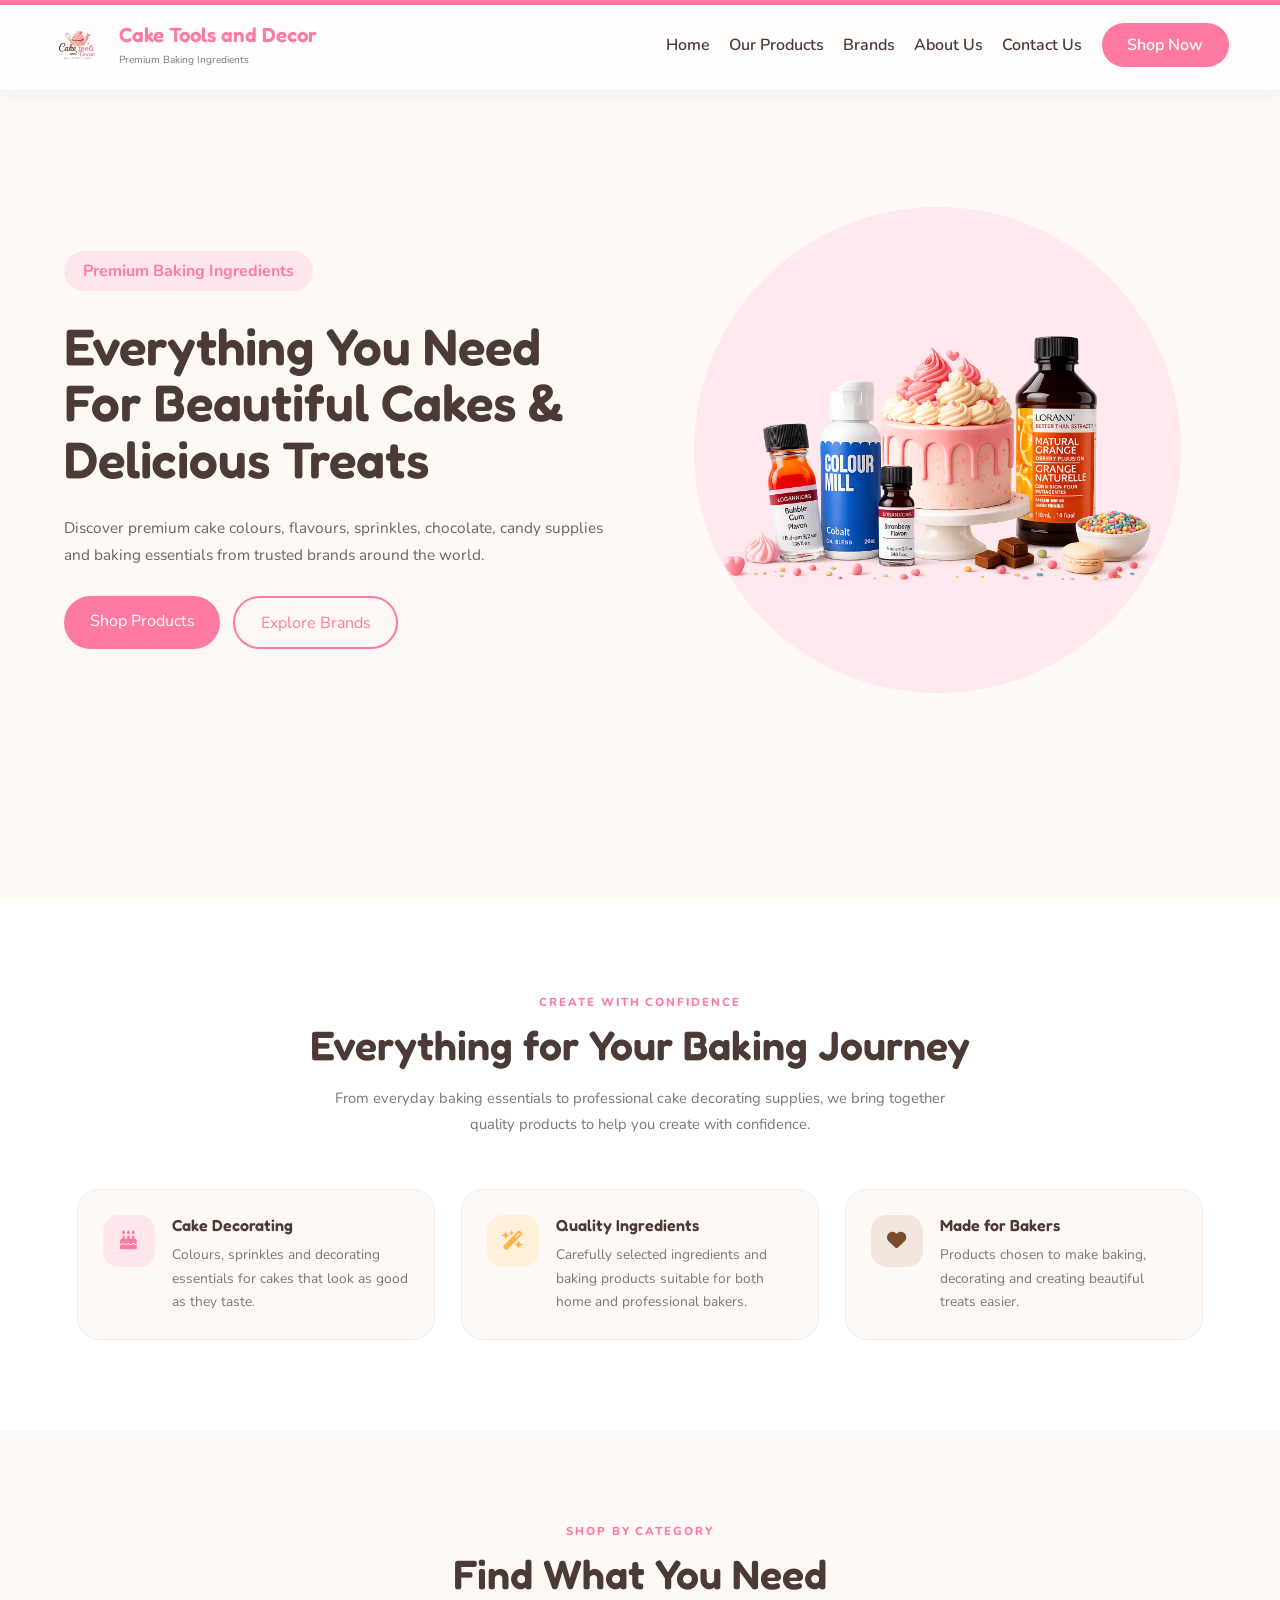
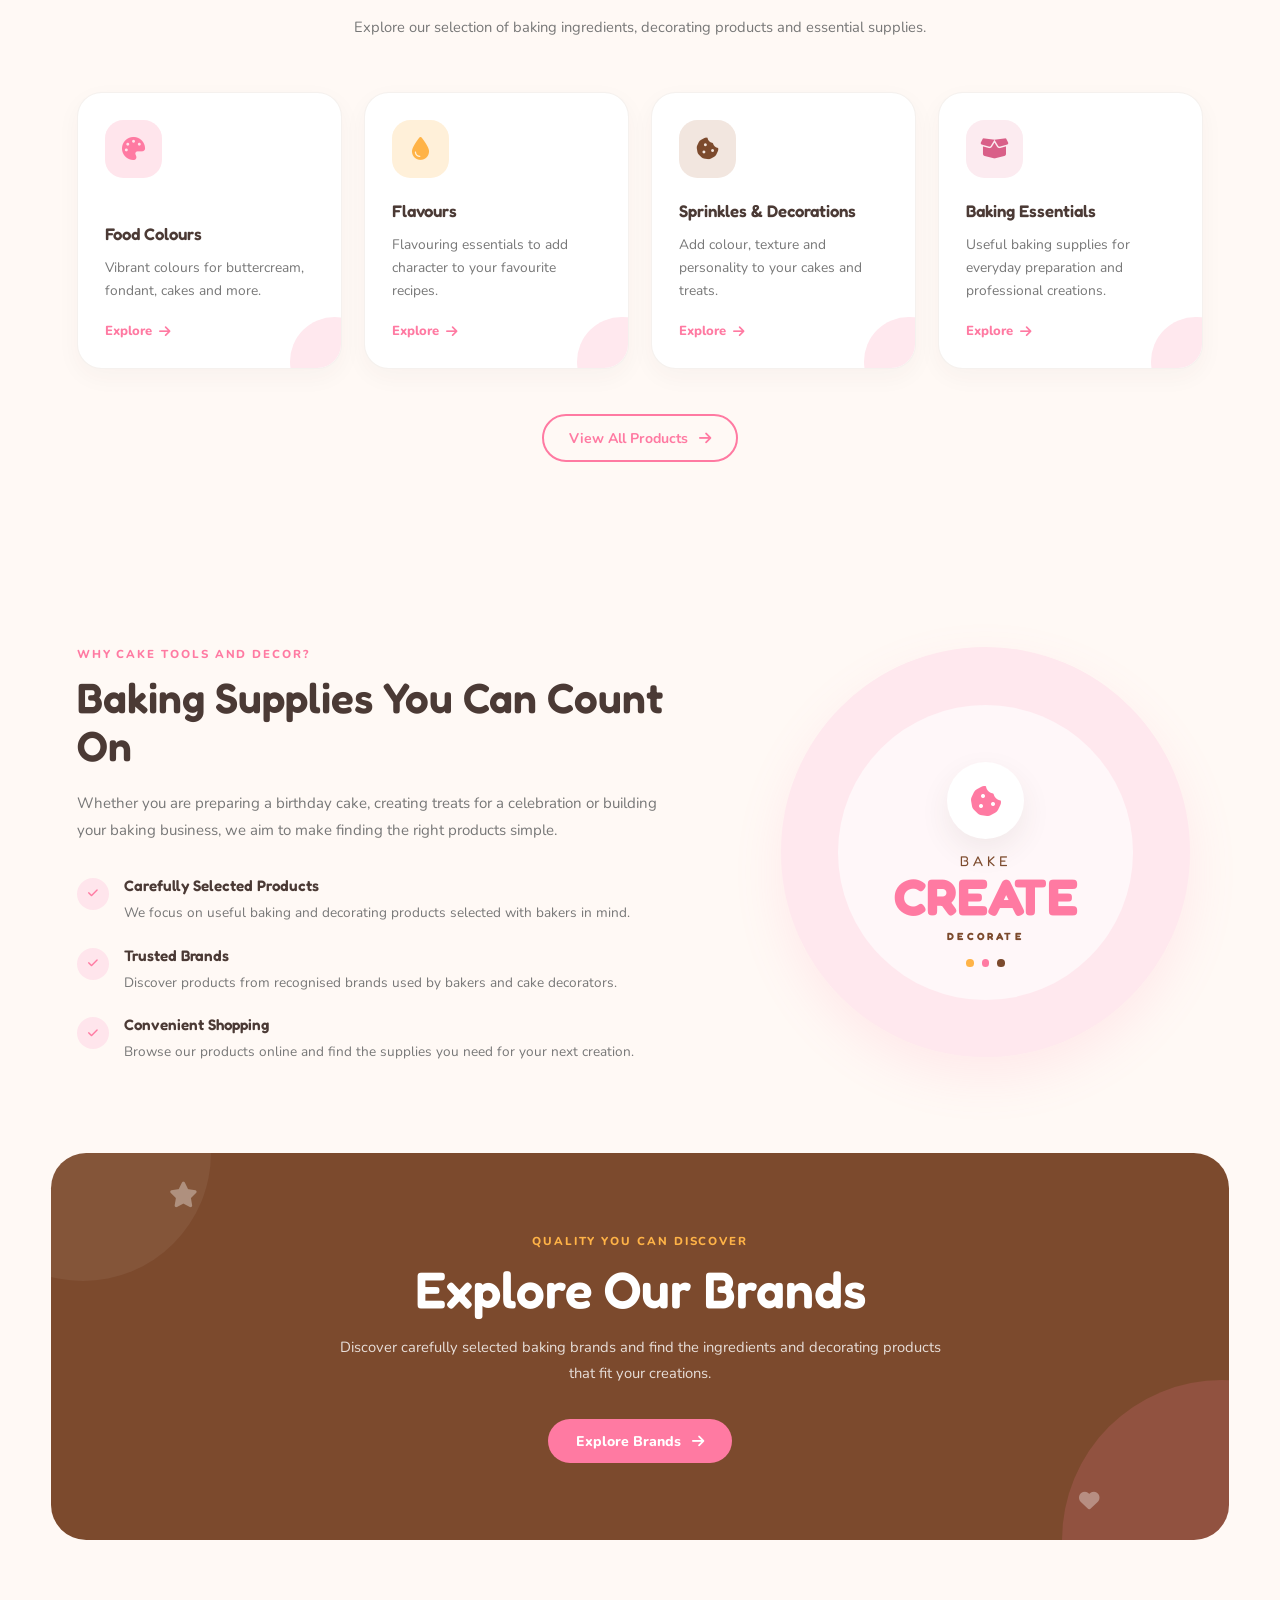
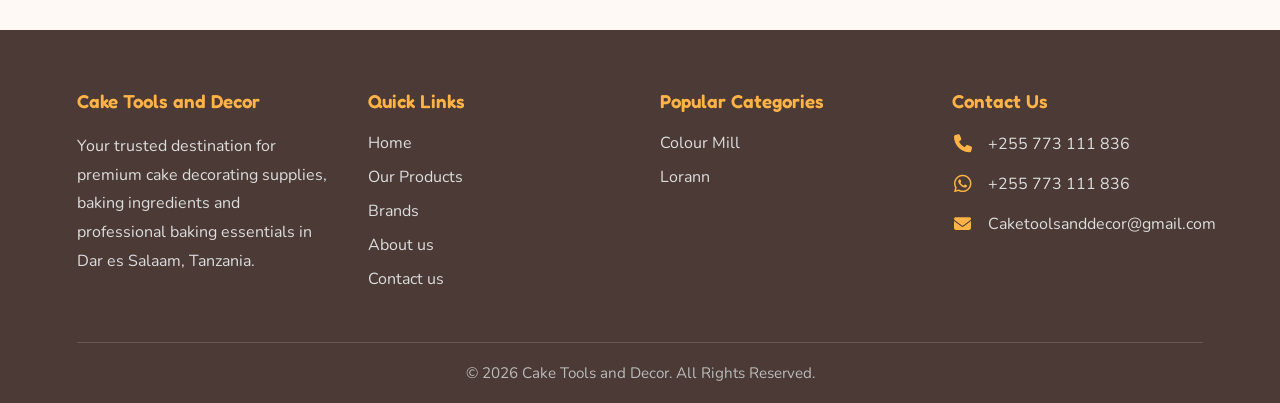
==== commit 62f2b727: "Update index.html" ====
--- a/index.html
+++ b/index.html
@@ -579,10 +579,10 @@
         <h3>Quick Links</h3>
 
         <a href="index.html">Home</a>
-        <a href="products.html">Products</a>
+        <a href="products.html">Our Products</a>
         <a href="brands.html">Brands</a>
-        <a href="about.html">About</a>
-        <a href="contact.html">Contact</a>
+        <a href="about.html">About us</a>
+        <a href="contact.html">Contact us</a>
 
       </div>
 
--- a/css/index.css
+++ b/css/index.css
@@ -0,0 +1,1414 @@
+
+/* =========================================================
+   CAKE TOOLS AND DECOR
+   HOMEPAGE-SPECIFIC STYLES
+   ========================================================= */
+
+
+/* =========================================================
+   HOMEPAGE OVERFLOW PROTECTION
+   Does not affect the existing hero/footer styles.
+   ========================================================= */
+
+.index-intro,
+.index-categories,
+.index-why,
+.index-brands-cta {
+    max-width: 100%;
+    overflow: hidden;
+}
+
+
+/* =========================================================
+   SHARED HOMEPAGE SETTINGS
+   ========================================================= */
+
+.index-intro,
+.index-categories,
+.index-why,
+.index-brands-cta {
+    width: 100%;
+    padding-left: clamp(1.25rem, 6vw, 6rem);
+    padding-right: clamp(1.25rem, 6vw, 6rem);
+}
+
+
+/* =========================================================
+   SECTION HEADING
+   ========================================================= */
+
+.index-section-heading {
+    width: 100%;
+    max-width: 760px;
+
+    margin: 0 auto clamp(2.2rem, 4vw, 3.45rem);
+
+    text-align: center;
+}
+
+.index-eyebrow {
+    display: inline-block;
+
+    margin-bottom: clamp(0.6rem, 1vw, 0.75rem);
+
+    color: var(--primary);
+
+    font-size: clamp(0.72rem, 0.8vw, 0.82rem);
+    font-weight: 800;
+
+    letter-spacing: clamp(0.08rem, 0.15vw, 0.125rem);
+    text-transform: uppercase;
+}
+
+.index-section-heading h2 {
+    margin-bottom: clamp(0.8rem, 1.3vw, 1rem);
+
+    color: var(--text);
+
+    font-size: clamp(1.8rem, 3.2vw, 3.2rem);
+
+    line-height: 1.15;
+
+    overflow-wrap: break-word;
+}
+
+.index-section-heading p {
+    width: 100%;
+    max-width: 650px;
+
+    margin: 0 auto;
+
+    color: #777;
+
+    font-size: clamp(0.92rem, 1vw, 1.05rem);
+
+    line-height: 1.8;
+
+    overflow-wrap: break-word;
+}
+
+
+/* =========================================================
+   INTRODUCTION / FEATURES
+   ========================================================= */
+
+.index-intro {
+    padding-top: clamp(4.5rem, 7vw, 6rem);
+    padding-bottom: clamp(4.5rem, 7vw, 6.25rem);
+
+    background: #ffffff;
+}
+
+
+/* Feature row */
+
+.index-feature-row {
+    width: 100%;
+    max-width: 1200px;
+
+    margin: 0 auto;
+
+    display: grid;
+
+    grid-template-columns:
+        repeat(3, minmax(0, 1fr));
+
+    gap: clamp(1rem, 2vw, 1.6rem);
+}
+
+
+/* Individual feature */
+
+.index-feature {
+    min-width: 0;
+
+    display: flex;
+
+    align-items: flex-start;
+
+    gap: clamp(0.8rem, 1.4vw, 1.15rem);
+
+    padding: clamp(1.25rem, 2vw, 1.75rem);
+
+    background: #fff9f5;
+
+    border: 1px solid rgba(124, 74, 45, 0.08);
+
+    border-radius: clamp(1rem, 2vw, 1.4rem);
+
+    transition:
+        transform 0.3s ease,
+        box-shadow 0.3s ease;
+}
+
+.index-feature:hover {
+    transform: translateY(-6px);
+
+    box-shadow: var(--shadow);
+}
+
+
+/* Feature icon */
+
+.index-feature-icon {
+    width: clamp(2.8rem, 4vw, 3.25rem);
+    min-width: clamp(2.8rem, 4vw, 3.25rem);
+
+    height: clamp(2.8rem, 4vw, 3.25rem);
+
+    display: flex;
+
+    align-items: center;
+    justify-content: center;
+
+    background: #ffe5ec;
+
+    color: var(--primary);
+
+    border-radius: clamp(0.8rem, 1.5vw, 1rem);
+
+    font-size: clamp(1rem, 1.5vw, 1.3rem);
+}
+
+.index-feature:nth-child(2) .index-feature-icon {
+    background: #fff0d9;
+
+    color: var(--secondary);
+}
+
+.index-feature:nth-child(3) .index-feature-icon {
+    background: #f2e6df;
+
+    color: var(--accent);
+}
+
+
+/* Feature text */
+
+.index-feature h3 {
+    margin-bottom: clamp(0.35rem, 0.6vw, 0.45rem);
+
+    color: var(--text);
+
+    font-size: clamp(1rem, 1.2vw, 1.2rem);
+
+    line-height: 1.3;
+}
+
+.index-feature p {
+    color: #777;
+
+    font-size: clamp(0.86rem, 0.95vw, 0.94rem);
+
+    line-height: 1.7;
+
+    overflow-wrap: break-word;
+}
+
+
+/* =========================================================
+   CATEGORIES
+   ========================================================= */
+
+.index-categories {
+    padding-top: clamp(4.5rem, 7vw, 6.5rem);
+    padding-bottom: clamp(4.5rem, 7vw, 6.5rem);
+
+    background: var(--background);
+}
+
+
+/* Category grid */
+
+.index-category-grid {
+    width: 100%;
+    max-width: 1200px;
+
+    margin: 0 auto;
+
+    display: grid;
+
+    grid-template-columns:
+        repeat(4, minmax(0, 1fr));
+
+    gap: clamp(0.9rem, 1.7vw, 1.4rem);
+}
+
+
+/* Category card */
+
+.index-category-card {
+    position: relative;
+
+    min-width: 0;
+    min-height: clamp(15rem, 21vw, 18.75rem);
+
+    display: flex;
+
+    flex-direction: column;
+
+    justify-content: space-between;
+
+    padding: clamp(1.3rem, 2.1vw, 1.9rem);
+
+    overflow: hidden;
+
+    background: var(--card);
+
+    border: 1px solid rgba(124, 74, 45, 0.08);
+
+    border-radius: clamp(1rem, 2vw, 1.55rem);
+
+    box-shadow:
+        0 8px 25px rgba(75, 58, 53, 0.04);
+
+    transition:
+        transform 0.3s ease,
+        box-shadow 0.3s ease;
+}
+
+.index-category-card::after {
+    content: "";
+
+    position: absolute;
+
+    width: clamp(5rem, 7vw, 6.9rem);
+    height: clamp(5rem, 7vw, 6.9rem);
+
+    right: clamp(-2.5rem, -3vw, -2rem);
+    bottom: clamp(-2.5rem, -3vw, -2rem);
+
+    background: #ffe8ee;
+
+    border-radius: 50%;
+
+    transition: transform 0.4s ease;
+}
+
+.index-category-card:hover {
+    transform: translateY(-8px);
+
+    box-shadow: var(--shadow);
+}
+
+.index-category-card:hover::after {
+    transform: scale(1.4);
+}
+
+
+/* Category icon */
+
+.index-category-icon {
+    width: clamp(3.2rem, 4.5vw, 3.9rem);
+    height: clamp(3.2rem, 4.5vw, 3.9rem);
+
+    display: flex;
+
+    align-items: center;
+    justify-content: center;
+
+    margin-bottom: clamp(1rem, 1.8vw, 1.55rem);
+
+    background: #ffe5ec;
+
+    color: var(--primary);
+
+    border-radius: clamp(0.9rem, 1.7vw, 1.15rem);
+
+    font-size: clamp(1.15rem, 1.8vw, 1.5rem);
+
+    transition: transform 0.3s ease;
+}
+
+.index-category-card:hover .index-category-icon {
+    transform: rotate(-5deg) scale(1.05);
+}
+
+
+/* Different icon colours */
+
+.index-category-card:nth-child(2) .index-category-icon {
+    background: #fff0d9;
+    color: var(--secondary);
+}
+
+.index-category-card:nth-child(3) .index-category-icon {
+    background: #f2e6df;
+    color: var(--accent);
+}
+
+.index-category-card:nth-child(4) .index-category-icon {
+    background: #fcebf0;
+    color: #d95f88;
+}
+
+
+/* Category content */
+
+.index-category-content {
+    position: relative;
+
+    z-index: 2;
+
+    min-width: 0;
+}
+
+.index-category-content h3 {
+    margin-bottom: clamp(0.5rem, 0.8vw, 0.65rem);
+
+    color: var(--text);
+
+    font-size: clamp(1.05rem, 1.3vw, 1.3rem);
+
+    line-height: 1.3;
+}
+
+.index-category-content p {
+    color: #777;
+
+    font-size: clamp(0.86rem, 0.95vw, 0.94rem);
+
+    line-height: 1.7;
+
+    overflow-wrap: break-word;
+}
+
+
+/* Category link */
+
+.index-category-link {
+    position: relative;
+    z-index: 3;
+
+    display: inline-flex;
+
+    align-items: center;
+
+    gap: clamp(0.4rem, 0.6vw, 0.5rem);
+
+    margin-top: clamp(0.9rem, 1.5vw, 1.25rem);
+
+    color: var(--primary);
+
+    font-size: clamp(0.82rem, 0.92vw, 0.92rem);
+
+    font-weight: 800;
+
+    transition: gap 0.3s ease;
+}
+
+.index-category-card:hover .index-category-link {
+    gap: clamp(0.6rem, 1vw, 0.8rem);
+}
+
+
+/* View all */
+
+.index-view-all {
+    margin-top: clamp(2rem, 3.5vw, 2.8rem);
+
+    text-align: center;
+}
+
+.index-view-all a {
+    max-width: 100%;
+
+    display: inline-flex;
+
+    align-items: center;
+
+    justify-content: center;
+
+    gap: clamp(0.45rem, 0.8vw, 0.65rem);
+
+    padding:
+        clamp(0.7rem, 1vw, 0.9rem)
+        clamp(1.2rem, 2vw, 1.8rem);
+
+    color: var(--primary);
+
+    border: 2px solid var(--primary);
+
+    border-radius: 50px;
+
+    font-size: clamp(0.88rem, 1vw, 1rem);
+
+    font-weight: 700;
+
+    transition:
+        background 0.3s ease,
+        color 0.3s ease,
+        transform 0.3s ease;
+}
+
+.index-view-all a:hover {
+    background: var(--primary);
+
+    color: #ffffff;
+
+    transform: translateY(-3px);
+}
+
+
+/* =========================================================
+   WHY CHOOSE US
+   ========================================================= */
+
+.index-why {
+    width: 100%;
+    max-width: 1400px;
+
+    margin: 0 auto;
+
+    padding-top: clamp(4.5rem, 7vw, 7rem);
+    padding-bottom: clamp(4.5rem, 7vw, 7rem);
+
+    display: grid;
+
+    grid-template-columns:
+        minmax(0, 1.15fr)
+        minmax(0, 0.85fr);
+
+    align-items: center;
+
+    gap: clamp(3rem, 8vw, 8rem);
+}
+
+
+/* Content */
+
+.index-why-content {
+    width: 100%;
+    max-width: 650px;
+
+    min-width: 0;
+}
+
+.index-why-content > h2 {
+    margin-bottom: clamp(1rem, 1.5vw, 1.25rem);
+
+    color: var(--text);
+
+    font-size: clamp(2rem, 3.3vw, 3.3rem);
+
+    line-height: 1.15;
+
+    overflow-wrap: break-word;
+}
+
+.index-why-content > p {
+    margin-bottom: clamp(1.6rem, 2.5vw, 2.2rem);
+
+    color: #777;
+
+    font-size: clamp(0.94rem, 1.05vw, 1.05rem);
+
+    line-height: 1.8;
+
+    overflow-wrap: break-word;
+}
+
+
+/* Check list */
+
+.index-check-list {
+    display: flex;
+
+    flex-direction: column;
+
+    gap: clamp(1rem, 1.7vw, 1.5rem);
+}
+
+.index-check-item {
+    min-width: 0;
+
+    display: flex;
+
+    align-items: flex-start;
+
+    gap: clamp(0.7rem, 1.2vw, 1rem);
+}
+
+.index-check-icon {
+    width: clamp(2rem, 2.5vw, 2.2rem);
+    min-width: clamp(2rem, 2.5vw, 2.2rem);
+
+    height: clamp(2rem, 2.5vw, 2.2rem);
+
+    display: flex;
+
+    align-items: center;
+    justify-content: center;
+
+    margin-top: 2px;
+
+    background: #ffe5ec;
+
+    color: var(--primary);
+
+    border-radius: 50%;
+
+    font-size: clamp(0.7rem, 0.8vw, 0.82rem);
+}
+
+.index-check-item h3 {
+    margin-bottom: clamp(0.25rem, 0.5vw, 0.35rem);
+
+    color: var(--text);
+
+    font-size: clamp(0.95rem, 1.05vw, 1.05rem);
+
+    line-height: 1.35;
+}
+
+.index-check-item p {
+    color: #777;
+
+    font-size: clamp(0.85rem, 0.94vw, 0.94rem);
+
+    line-height: 1.6;
+
+    overflow-wrap: break-word;
+}
+
+
+/* =========================================================
+   DECORATIVE WHY CARD
+   ========================================================= */
+
+.index-why-card {
+    position: relative;
+
+    width: min(100%, clamp(18rem, 32vw, 27rem));
+
+    aspect-ratio: 1 / 1;
+
+    margin: 0 auto;
+
+    display: flex;
+
+    flex-direction: column;
+
+    align-items: center;
+    justify-content: center;
+
+    overflow: hidden;
+
+    background: #ffe8ee;
+
+    border-radius: 50%;
+
+    box-shadow:
+        0 20px 50px rgba(255, 122, 162, 0.12);
+}
+
+.index-why-card-circle {
+    position: absolute;
+
+    width: 72%;
+    height: 72%;
+
+    max-width: 100%;
+    max-height: 100%;
+
+    background: rgba(255, 255, 255, 0.65);
+
+    border-radius: 50%;
+}
+
+
+/* Baking icon */
+
+.index-why-icon {
+    position: relative;
+
+    z-index: 2;
+
+    width: clamp(4rem, 6vw, 5.1rem);
+    height: clamp(4rem, 6vw, 5.1rem);
+
+    display: flex;
+
+    align-items: center;
+    justify-content: center;
+
+    margin-bottom: clamp(0.7rem, 1vw, 1rem);
+
+    background: #ffffff;
+
+    color: var(--primary);
+
+    border-radius: 50%;
+
+    box-shadow:
+        0 12px 30px rgba(75, 58, 53, 0.08);
+
+    font-size: clamp(1.7rem, 2.5vw, 2.15rem);
+}
+
+.index-why-card > span,
+.index-why-card > strong,
+.index-why-card > small {
+    position: relative;
+
+    z-index: 2;
+
+    max-width: 90%;
+
+    text-align: center;
+
+    font-family:
+        "Fredoka",
+        "Segoe UI",
+        sans-serif;
+}
+
+.index-why-card > span {
+    color: var(--accent);
+
+    font-size: clamp(0.85rem, 1.1vw, 1.1rem);
+
+    letter-spacing: clamp(0.15rem, 0.35vw, 0.25rem);
+}
+
+.index-why-card > strong {
+    margin-top: 2px;
+
+    color: var(--primary);
+
+    font-size: clamp(2rem, 4vw, 3.2rem);
+
+    line-height: 1;
+}
+
+.index-why-card > small {
+    margin-top: clamp(0.4rem, 0.7vw, 0.5rem);
+
+    color: var(--accent);
+
+    font-size: clamp(0.65rem, 0.8vw, 0.8rem);
+
+    font-weight: 700;
+
+    letter-spacing: clamp(0.1rem, 0.25vw, 0.2rem);
+}
+
+
+/* Decorative dots */
+
+.index-why-dots {
+    position: absolute;
+
+    z-index: 2;
+
+    bottom: 22%;
+
+    display: flex;
+
+    gap: clamp(0.35rem, 0.6vw, 0.55rem);
+}
+
+.index-why-dots span {
+    width: clamp(0.4rem, 0.6vw, 0.55rem);
+    height: clamp(0.4rem, 0.6vw, 0.55rem);
+
+    background: var(--secondary);
+
+    border-radius: 50%;
+}
+
+.index-why-dots span:nth-child(2) {
+    background: var(--primary);
+}
+
+.index-why-dots span:nth-child(3) {
+    background: var(--accent);
+}
+
+
+/* =========================================================
+   BRANDS CTA
+   ========================================================= */
+
+.index-brands-cta {
+    position: relative;
+
+    width: calc(100% - clamp(2rem, 8vw, 8rem));
+
+    max-width: 1400px;
+
+    margin:
+        0 auto
+        clamp(4rem, 7vw, 6.5rem);
+
+    padding-top: clamp(4rem, 6vw, 5rem);
+    padding-bottom: clamp(4rem, 6vw, 5rem);
+
+    padding-left: clamp(1.25rem, 6vw, 6rem);
+    padding-right: clamp(1.25rem, 6vw, 6rem);
+
+    overflow: hidden;
+
+    background: var(--accent);
+
+    border-radius: clamp(1.5rem, 3vw, 2.2rem);
+
+    text-align: center;
+}
+
+
+/* Decorative circles */
+
+.index-brands-cta::before {
+    content: "";
+
+    position: absolute;
+
+    width: clamp(10rem, 20vw, 17.5rem);
+    height: clamp(10rem, 20vw, 17.5rem);
+
+    top: clamp(-9rem, -10vw, -6rem);
+    left: clamp(-6rem, -8vw, -4rem);
+
+    background: rgba(255, 255, 255, 0.06);
+
+    border-radius: 50%;
+}
+
+.index-brands-cta::after {
+    content: "";
+
+    position: absolute;
+
+    width: clamp(12rem, 25vw, 22rem);
+    height: clamp(12rem, 25vw, 22rem);
+
+    right: clamp(-10rem, -12vw, -7rem);
+    bottom: clamp(-10rem, -14vw, -7rem);
+
+    background: rgba(255, 122, 162, 0.16);
+
+    border-radius: 50%;
+}
+
+
+/* CTA content */
+
+.index-cta-content {
+    position: relative;
+
+    z-index: 2;
+
+    width: 100%;
+    max-width: 720px;
+
+    margin: 0 auto;
+
+    min-width: 0;
+}
+
+.index-cta-content .index-eyebrow {
+    color: var(--secondary);
+}
+
+.index-cta-content h2 {
+    margin-bottom: clamp(0.8rem, 1.3vw, 1rem);
+
+    color: #ffffff;
+
+    font-size: clamp(2rem, 4vw, 3.6rem);
+
+    line-height: 1.1;
+
+    overflow-wrap: break-word;
+}
+
+.index-cta-content p {
+    width: 100%;
+    max-width: 620px;
+
+    margin:
+        0 auto
+        clamp(1.5rem, 2.5vw, 2rem);
+
+    color: rgba(255, 255, 255, 0.82);
+
+    font-size: clamp(0.92rem, 1.05vw, 1.05rem);
+
+    line-height: 1.8;
+
+    overflow-wrap: break-word;
+}
+
+
+/* CTA button */
+
+.index-cta-button {
+    max-width: 100%;
+
+    display: inline-flex;
+
+    align-items: center;
+    justify-content: center;
+
+    gap: clamp(0.45rem, 0.8vw, 0.65rem);
+
+    padding:
+        clamp(0.75rem, 1vw, 0.95rem)
+        clamp(1.3rem, 2.2vw, 1.9rem);
+
+    background: var(--primary);
+
+    color: #ffffff;
+
+    border-radius: 50px;
+
+    font-size: clamp(0.88rem, 1vw, 1rem);
+
+    font-weight: 800;
+
+    transition:
+        background 0.3s ease,
+        transform 0.3s ease,
+        gap 0.3s ease;
+}
+
+.index-cta-button:hover {
+    background: var(--secondary);
+
+    transform: translateY(-4px);
+
+    gap: clamp(0.65rem, 1vw, 0.9rem);
+}
+
+
+/* CTA decorations */
+
+.index-cta-decoration {
+    position: absolute;
+
+    z-index: 2;
+
+    color: rgba(255, 255, 255, 0.35);
+
+    font-size: clamp(1.3rem, 2vw, 1.9rem);
+
+    pointer-events: none;
+}
+
+.index-cta-decoration-one {
+    top: clamp(1rem, 2vw, 1.6rem);
+    left: clamp(6%, 10vw, 10%);
+}
+
+.index-cta-decoration-two {
+    right: clamp(6%, 11vw, 11%);
+    bottom: clamp(1rem, 2vw, 1.8rem);
+
+    font-size: clamp(1.1rem, 1.6vw, 1.5rem);
+}
+
+
+/* =========================================================
+   TABLETS / SMALL LAPTOPS
+   601px - 1000px
+   ========================================================= */
+
+@media (max-width: 1000px) {
+
+    /* Features */
+
+    .index-feature-row {
+        grid-template-columns:
+            repeat(2, minmax(0, 1fr));
+    }
+
+    .index-feature:last-child {
+        grid-column: 1 / -1;
+    }
+
+
+    /* Categories */
+
+    .index-category-grid {
+        grid-template-columns:
+            repeat(2, minmax(0, 1fr));
+    }
+
+
+    /* Why section */
+
+    .index-why {
+        grid-template-columns: 1fr;
+
+        gap: clamp(2.5rem, 6vw, 4rem);
+
+        text-align: center;
+    }
+
+    .index-why-content {
+        max-width: 750px;
+
+        margin: 0 auto;
+    }
+
+    .index-check-item {
+        text-align: left;
+    }
+
+    .index-why-card {
+        width: min(70vw, 420px);
+    }
+
+
+    /* CTA */
+
+    .index-brands-cta {
+        width: calc(100% - 8vw);
+
+        margin-left: auto;
+        margin-right: auto;
+    }
+}
+
+
+/* =========================================================
+   TABLETS
+   601px - 768px
+   ========================================================= */
+
+@media (min-width: 601px) and (max-width: 768px) {
+
+    .index-intro,
+    .index-categories,
+    .index-why {
+        padding-left: 5vw;
+        padding-right: 5vw;
+    }
+
+
+    /* Feature cards */
+
+    .index-feature {
+        padding: clamp(1.1rem, 3vw, 1.5rem);
+    }
+
+
+    /* Category cards */
+
+    .index-category-card {
+        min-height: clamp(14rem, 32vw, 17rem);
+    }
+
+
+    /* Why card */
+
+    .index-why-card {
+        width: min(65vw, 390px);
+    }
+}
+
+
+/* =========================================================
+   MOBILE
+   600px AND BELOW
+   ========================================================= */
+
+@media (max-width: 600px) {
+
+    .index-intro,
+    .index-categories,
+    .index-why {
+        padding-left: 6vw;
+        padding-right: 6vw;
+    }
+
+
+    /* -----------------------------------------------------
+       SECTION HEADING
+       ----------------------------------------------------- */
+
+    .index-section-heading {
+        margin-bottom: clamp(2rem, 7vw, 2.4rem);
+    }
+
+    .index-section-heading h2 {
+        font-size: clamp(1.75rem, 8vw, 2.2rem);
+    }
+
+    .index-section-heading p {
+        font-size: clamp(0.88rem, 3.8vw, 0.98rem);
+
+        line-height: 1.7;
+    }
+
+
+    /* -----------------------------------------------------
+       INTRODUCTION
+       ----------------------------------------------------- */
+
+    .index-intro {
+        padding-top: clamp(4rem, 12vw, 4.5rem);
+        padding-bottom: clamp(4rem, 12vw, 4.7rem);
+    }
+
+    .index-feature-row {
+        grid-template-columns: 1fr;
+
+        gap: clamp(0.8rem, 3vw, 1rem);
+    }
+
+    .index-feature:last-child {
+        grid-column: auto;
+    }
+
+    .index-feature {
+        width: 100%;
+
+        padding: clamp(1.1rem, 5vw, 1.4rem);
+
+        gap: clamp(0.7rem, 3vw, 1rem);
+
+        border-radius: clamp(0.9rem, 4vw, 1.25rem);
+    }
+
+    .index-feature-icon {
+        width: clamp(2.7rem, 13vw, 3.1rem);
+        min-width: clamp(2.7rem, 13vw, 3.1rem);
+
+        height: clamp(2.7rem, 13vw, 3.1rem);
+
+        font-size: clamp(1rem, 5vw, 1.2rem);
+    }
+
+    .index-feature h3 {
+        font-size: clamp(0.98rem, 4.5vw, 1.1rem);
+    }
+
+    .index-feature p {
+        font-size: clamp(0.82rem, 3.7vw, 0.92rem);
+
+        line-height: 1.65;
+    }
+
+
+    /* -----------------------------------------------------
+       CATEGORIES
+       ----------------------------------------------------- */
+
+    .index-categories {
+        padding-top: clamp(4rem, 12vw, 4.7rem);
+        padding-bottom: clamp(4rem, 12vw, 4.7rem);
+    }
+
+    .index-category-grid {
+        grid-template-columns: 1fr;
+
+        gap: clamp(0.8rem, 3vw, 1rem);
+    }
+
+    .index-category-card {
+        width: 100%;
+
+        min-height: clamp(14rem, 70vw, 17rem);
+
+        padding: clamp(1.15rem, 5vw, 1.5rem);
+
+        border-radius: clamp(1rem, 4vw, 1.35rem);
+    }
+
+    .index-category-icon {
+        width: clamp(3rem, 14vw, 3.5rem);
+        height: clamp(3rem, 14vw, 3.5rem);
+
+        margin-bottom: clamp(1rem, 4vw, 1.3rem);
+
+        font-size: clamp(1.1rem, 5vw, 1.3rem);
+    }
+
+    .index-category-content h3 {
+        font-size: clamp(1rem, 5vw, 1.15rem);
+    }
+
+    .index-category-content p {
+        font-size: clamp(0.82rem, 3.7vw, 0.92rem);
+
+        line-height: 1.65;
+    }
+
+    .index-category-link {
+        font-size: clamp(0.8rem, 3.6vw, 0.9rem);
+    }
+
+
+    /* -----------------------------------------------------
+       VIEW ALL
+       ----------------------------------------------------- */
+
+    .index-view-all {
+        margin-top: clamp(2rem, 8vw, 2.6rem);
+    }
+
+    .index-view-all a {
+        width: min(100%, 18rem);
+
+        padding:
+            clamp(0.7rem, 3vw, 0.85rem)
+            clamp(1.1rem, 6vw, 1.5rem);
+    }
+
+
+    /* -----------------------------------------------------
+       WHY CHOOSE US
+       ----------------------------------------------------- */
+
+    .index-why {
+        padding-top: clamp(4rem, 12vw, 4.7rem);
+        padding-bottom: clamp(4rem, 12vw, 4.7rem);
+
+        gap: clamp(2.5rem, 9vw, 3.5rem);
+    }
+
+    .index-why-content > h2 {
+        font-size: clamp(1.8rem, 8vw, 2.25rem);
+    }
+
+    .index-why-content > p {
+        font-size: clamp(0.88rem, 3.8vw, 0.98rem);
+
+        line-height: 1.7;
+    }
+
+    .index-check-list {
+        gap: clamp(1rem, 5vw, 1.3rem);
+    }
+
+    .index-check-item {
+        gap: clamp(0.65rem, 3vw, 0.9rem);
+    }
+
+    .index-check-icon {
+        width: clamp(2rem, 9vw, 2.2rem);
+        min-width: clamp(2rem, 9vw, 2.2rem);
+
+        height: clamp(2rem, 9vw, 2.2rem);
+    }
+
+    .index-check-item h3 {
+        font-size: clamp(0.92rem, 4.2vw, 1rem);
+    }
+
+    .index-check-item p {
+        font-size: clamp(0.8rem, 3.6vw, 0.9rem);
+
+        line-height: 1.6;
+    }
+
+
+    /* -----------------------------------------------------
+       WHY DECORATIVE CARD
+       ----------------------------------------------------- */
+
+    .index-why-card {
+        width: min(82vw, 22rem);
+
+        max-width: 100%;
+    }
+
+    .index-why-icon {
+        width: clamp(3.8rem, 18vw, 4.7rem);
+        height: clamp(3.8rem, 18vw, 4.7rem);
+
+        font-size: clamp(1.5rem, 7vw, 2rem);
+    }
+
+    .index-why-card > span {
+        font-size: clamp(0.75rem, 3.5vw, 0.95rem);
+
+        letter-spacing: clamp(0.1rem, 1vw, 0.2rem);
+    }
+
+    .index-why-card > strong {
+        font-size: clamp(2rem, 11vw, 3rem);
+    }
+
+    .index-why-card > small {
+        font-size: clamp(0.58rem, 2.7vw, 0.72rem);
+
+        letter-spacing: clamp(0.08rem, 0.7vw, 0.15rem);
+    }
+
+
+    /* -----------------------------------------------------
+       BRANDS CTA
+       ----------------------------------------------------- */
+
+    .index-brands-cta {
+        width: calc(100% - 8vw);
+
+        margin:
+            0 auto
+            clamp(3.5rem, 12vw, 5rem);
+
+        padding-top: clamp(3.5rem, 11vw, 4.5rem);
+        padding-bottom: clamp(3.5rem, 11vw, 4.5rem);
+
+        padding-left: clamp(1.1rem, 6vw, 1.8rem);
+        padding-right: clamp(1.1rem, 6vw, 1.8rem);
+
+        border-radius: clamp(1.3rem, 5vw, 1.8rem);
+    }
+
+    .index-cta-content h2 {
+        font-size: clamp(1.9rem, 9vw, 2.5rem);
+
+        line-height: 1.12;
+    }
+
+    .index-cta-content p {
+        font-size: clamp(0.86rem, 3.8vw, 0.96rem);
+
+        line-height: 1.7;
+    }
+
+    .index-cta-button {
+        width: min(100%, 18rem);
+
+        padding:
+            clamp(0.7rem, 3vw, 0.85rem)
+            clamp(1.1rem, 6vw, 1.5rem);
+    }
+
+    .index-cta-decoration-one {
+        left: 7%;
+    }
+
+    .index-cta-decoration-two {
+        right: 7%;
+    }
+}
+
+
+/* =========================================================
+   SMALL PHONES
+   390px AND BELOW
+   ========================================================= */
+
+@media (max-width: 390px) {
+
+    .index-intro,
+    .index-categories,
+    .index-why {
+        padding-left: 5vw;
+        padding-right: 5vw;
+    }
+
+
+    /* Section heading */
+
+    .index-section-heading h2 {
+        font-size: clamp(1.65rem, 8.5vw, 1.9rem);
+    }
+
+    .index-section-heading p {
+        font-size: clamp(0.84rem, 3.8vw, 0.92rem);
+    }
+
+
+    /* Feature */
+
+    .index-feature {
+        padding: clamp(1rem, 5vw, 1.25rem);
+    }
+
+    .index-feature-icon {
+        width: clamp(2.5rem, 13vw, 2.8rem);
+        min-width: clamp(2.5rem, 13vw, 2.8rem);
+
+        height: clamp(2.5rem, 13vw, 2.8rem);
+
+        font-size: clamp(0.9rem, 4.5vw, 1.05rem);
+    }
+
+
+    /* Categories */
+
+    .index-category-card {
+        min-height: clamp(13rem, 66vw, 15rem);
+
+        padding: clamp(1rem, 5vw, 1.25rem);
+    }
+
+    .index-category-icon {
+        width: clamp(2.8rem, 14vw, 3.2rem);
+        height: clamp(2.8rem, 14vw, 3.2rem);
+
+        font-size: clamp(1rem, 5vw, 1.2rem);
+    }
+
+
+    /* Why card */
+
+    .index-why-card {
+        width: min(86vw, 20rem);
+    }
+
+
+    /* CTA */
+
+    .index-brands-cta {
+        width: calc(100% - 6vw);
+
+        padding-left: 5vw;
+        padding-right: 5vw;
+    }
+
+    .index-cta-content h2 {
+        font-size: clamp(1.8rem, 9vw, 2.2rem);
+    }
+}
+
+
+/* =========================================================
+   VERY SMALL DEVICES
+   320px AND BELOW
+   ========================================================= */
+
+@media (max-width: 320px) {
+
+    .index-intro,
+    .index-categories,
+    .index-why {
+        padding-left: 4vw;
+        padding-right: 4vw;
+    }
+
+    .index-feature {
+        gap: 0.65rem;
+    }
+
+    .index-feature-icon {
+        width: 2.4rem;
+        min-width: 2.4rem;
+
+        height: 2.4rem;
+
+        font-size: 0.9rem;
+    }
+
+    .index-category-card {
+        padding: 1rem;
+    }
+
+    .index-why-card {
+        width: 88vw;
+    }
+
+    .index-brands-cta {
+        width: calc(100% - 5vw);
+
+        padding-left: 4vw;
+        padding-right: 4vw;
+    }
+}
+
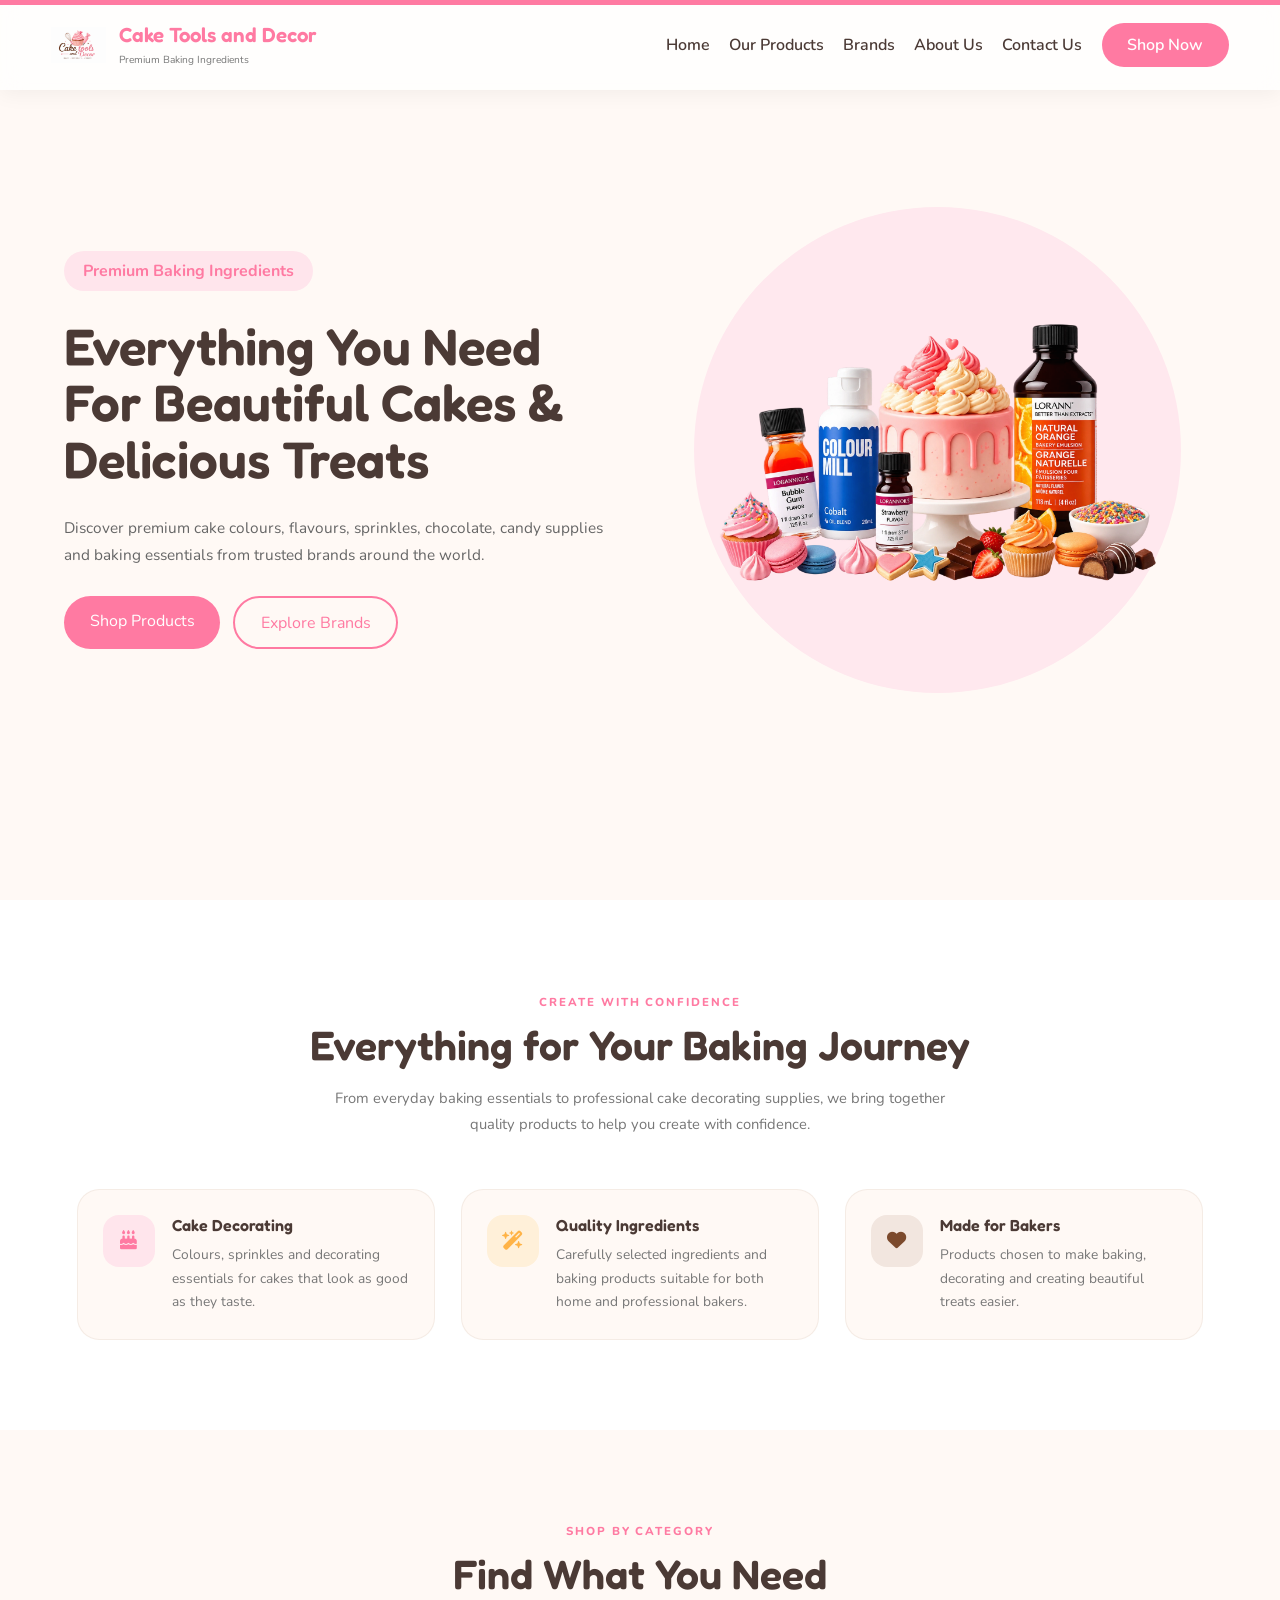
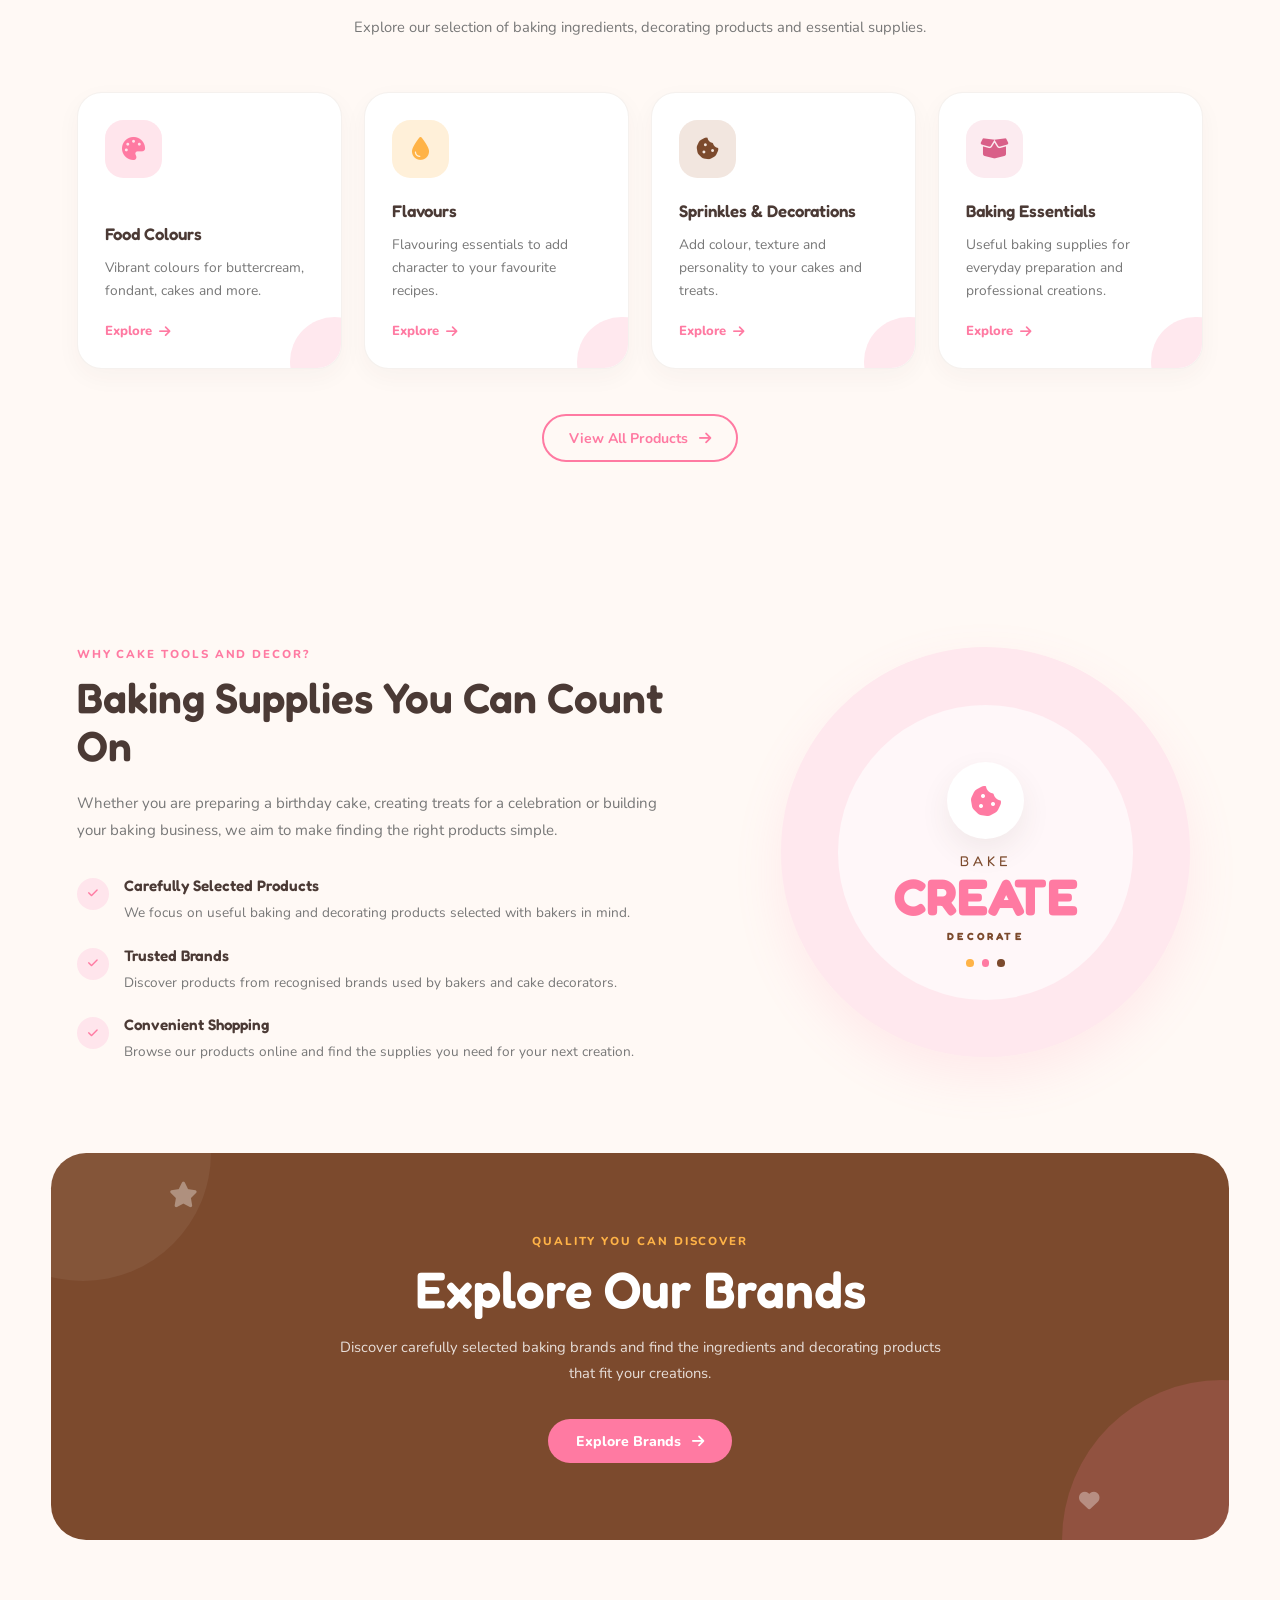
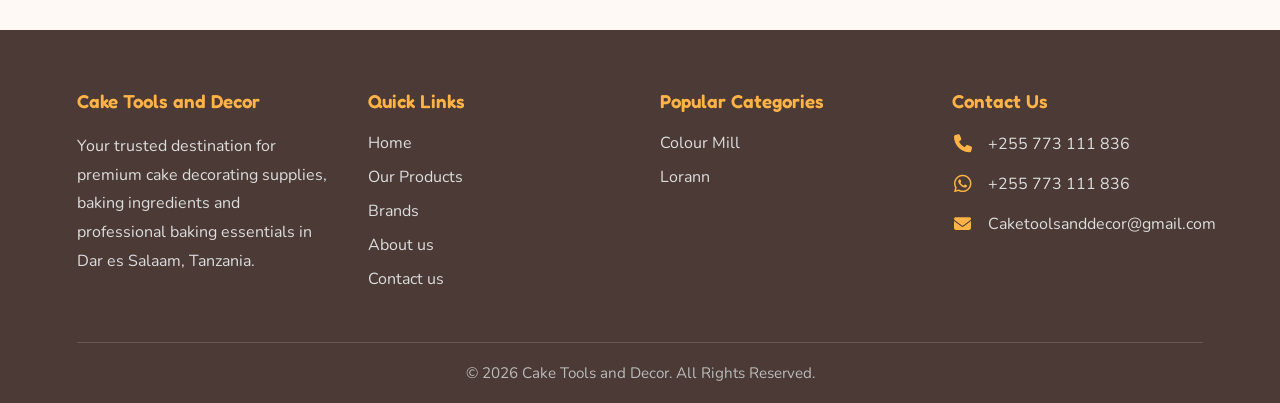
==== commit 1e715b03: "Update index.html" ====
--- a/index.html
+++ b/index.html
@@ -160,7 +160,7 @@
 
       <div class="hero-circle"></div>
 
-      <img src="images/Cake_hero.png" alt="Cake decorating supplies and baking ingredients" />
+      <img src="images/Cake_hero.webp" alt="Cake decorating supplies and baking ingredients" />
 
     </div>
 
